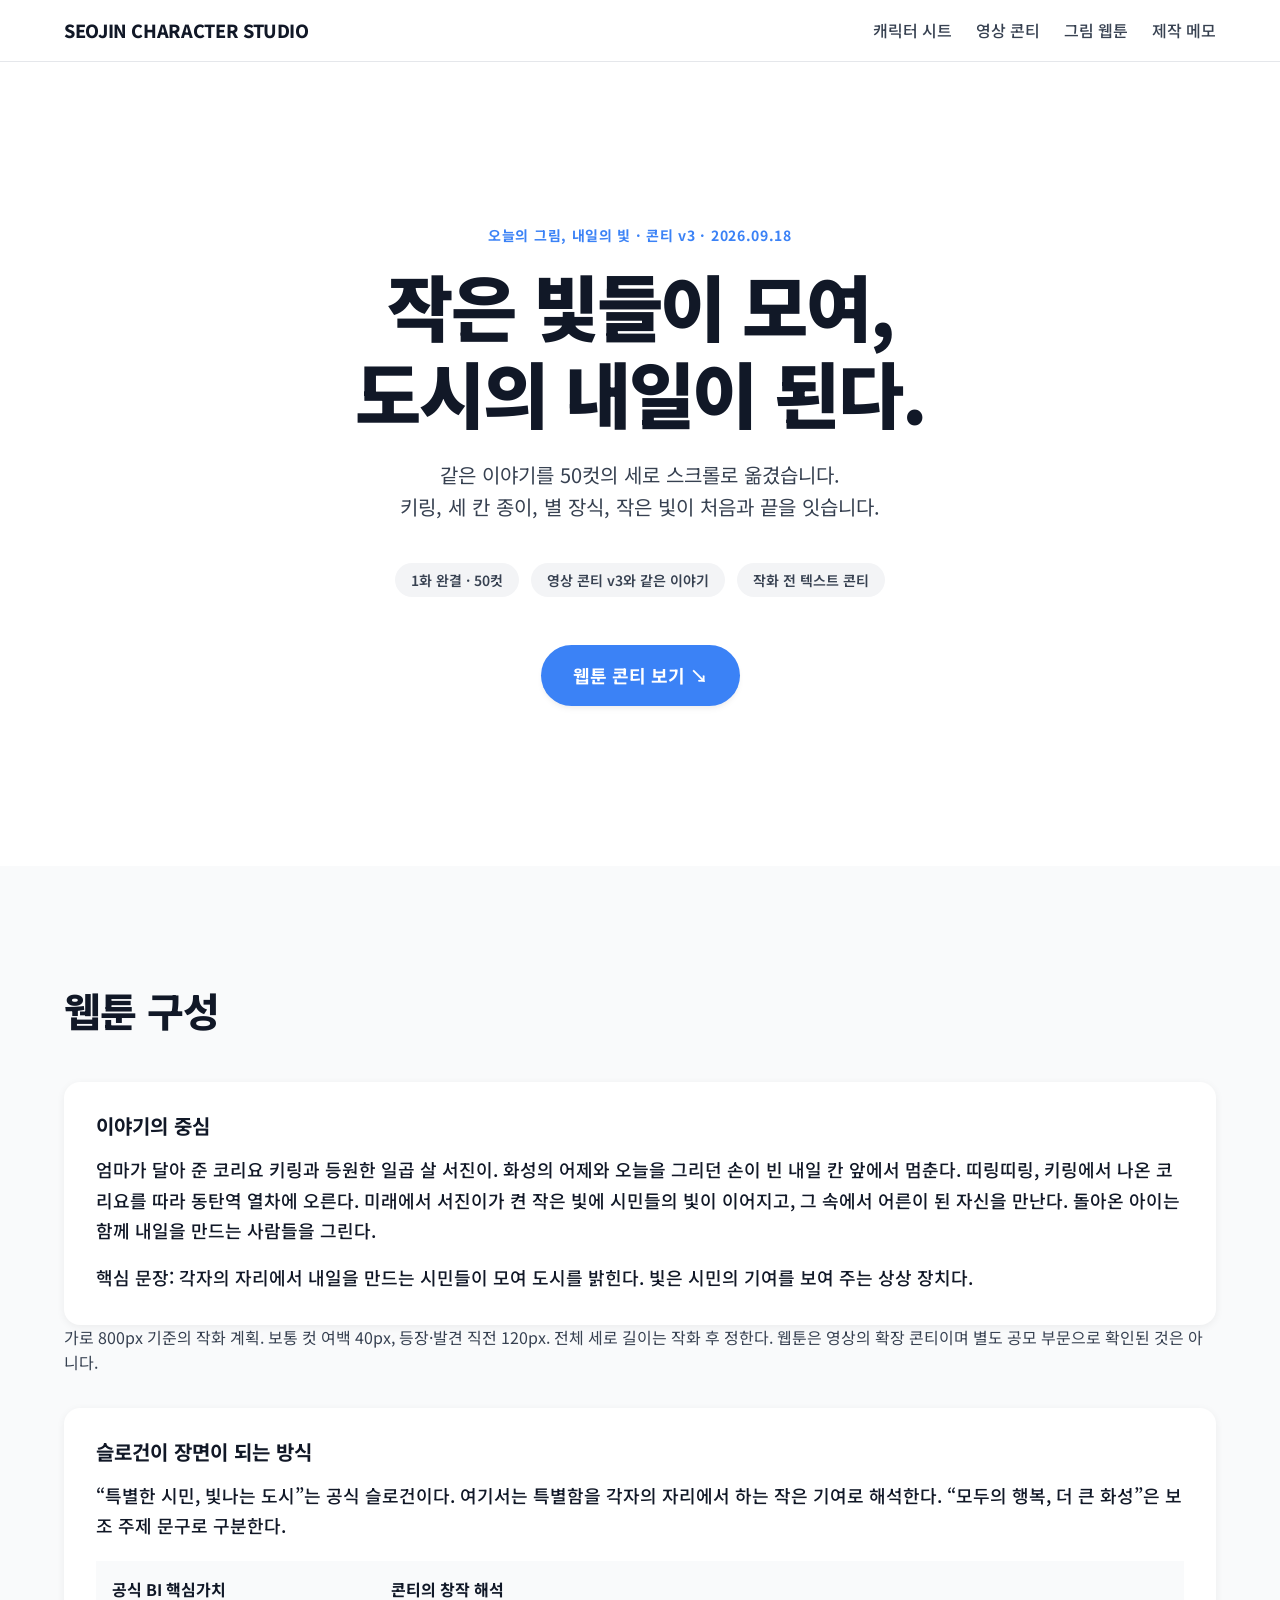
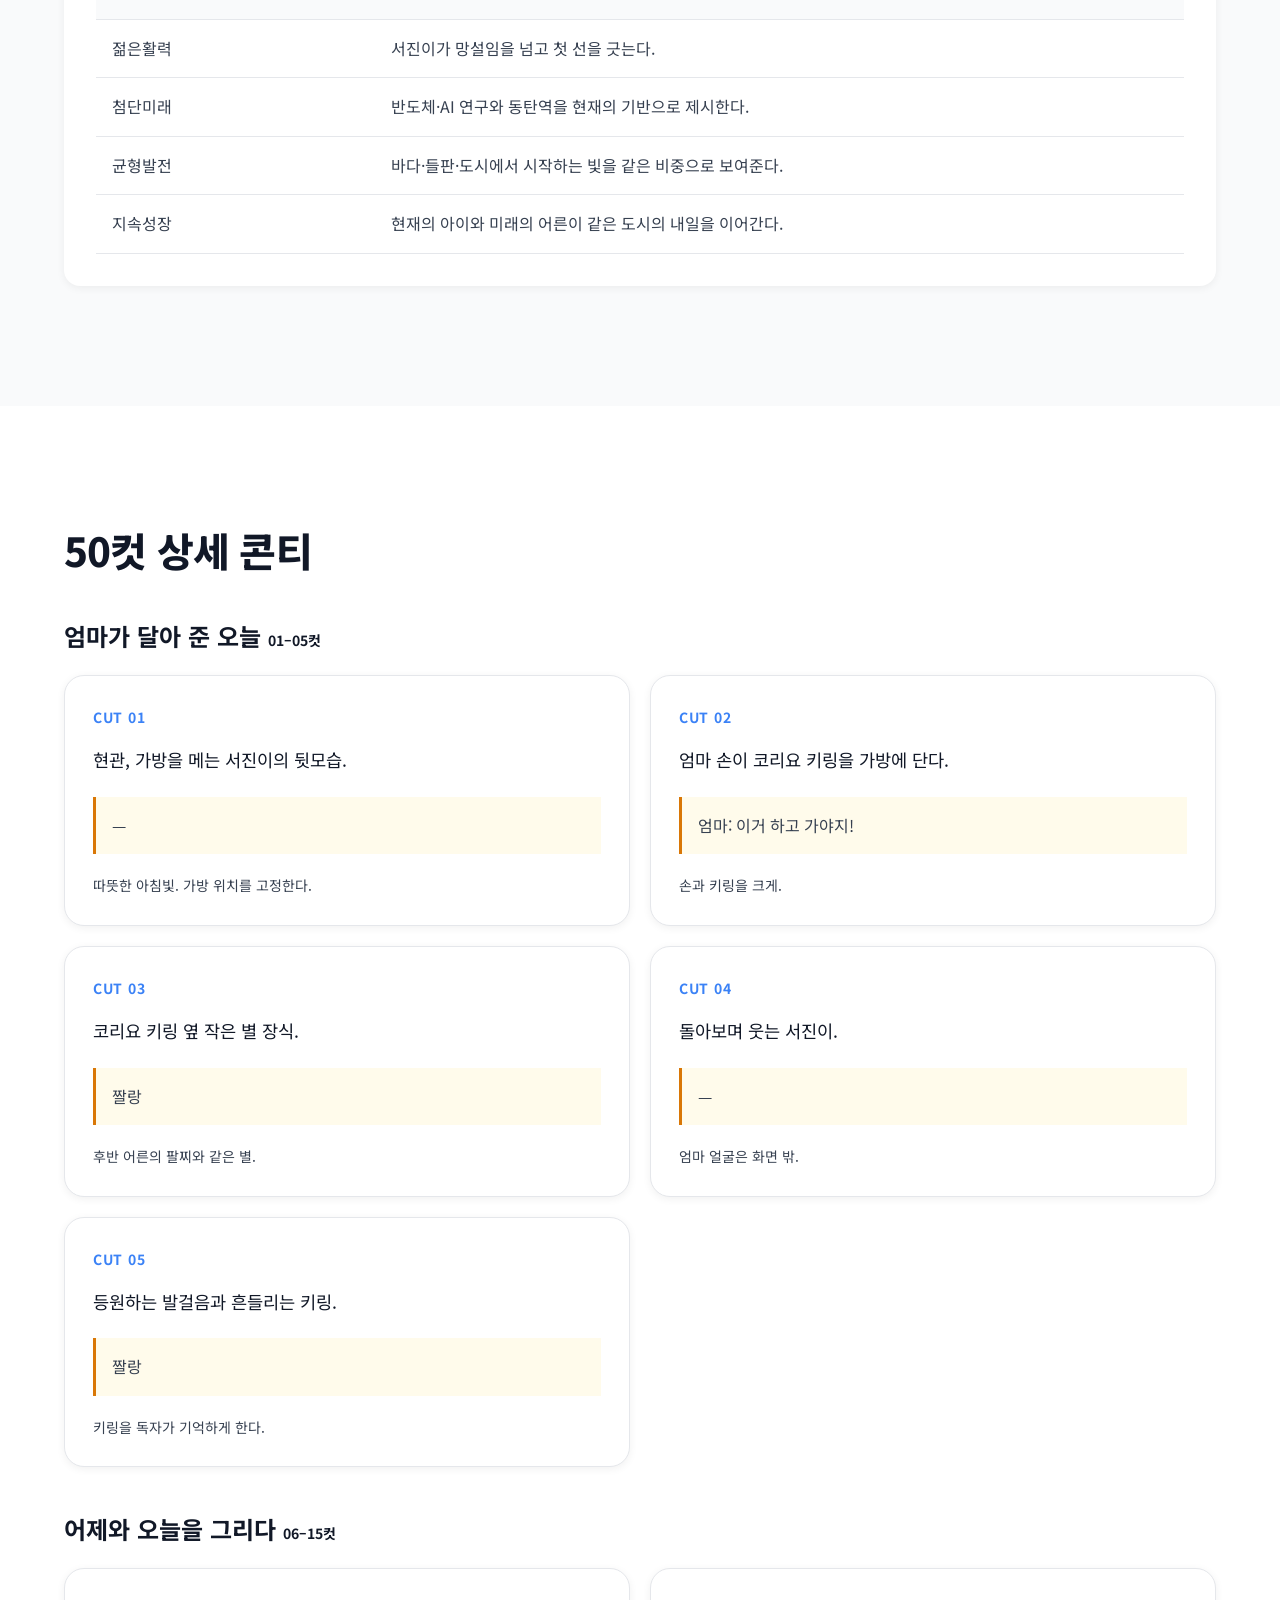
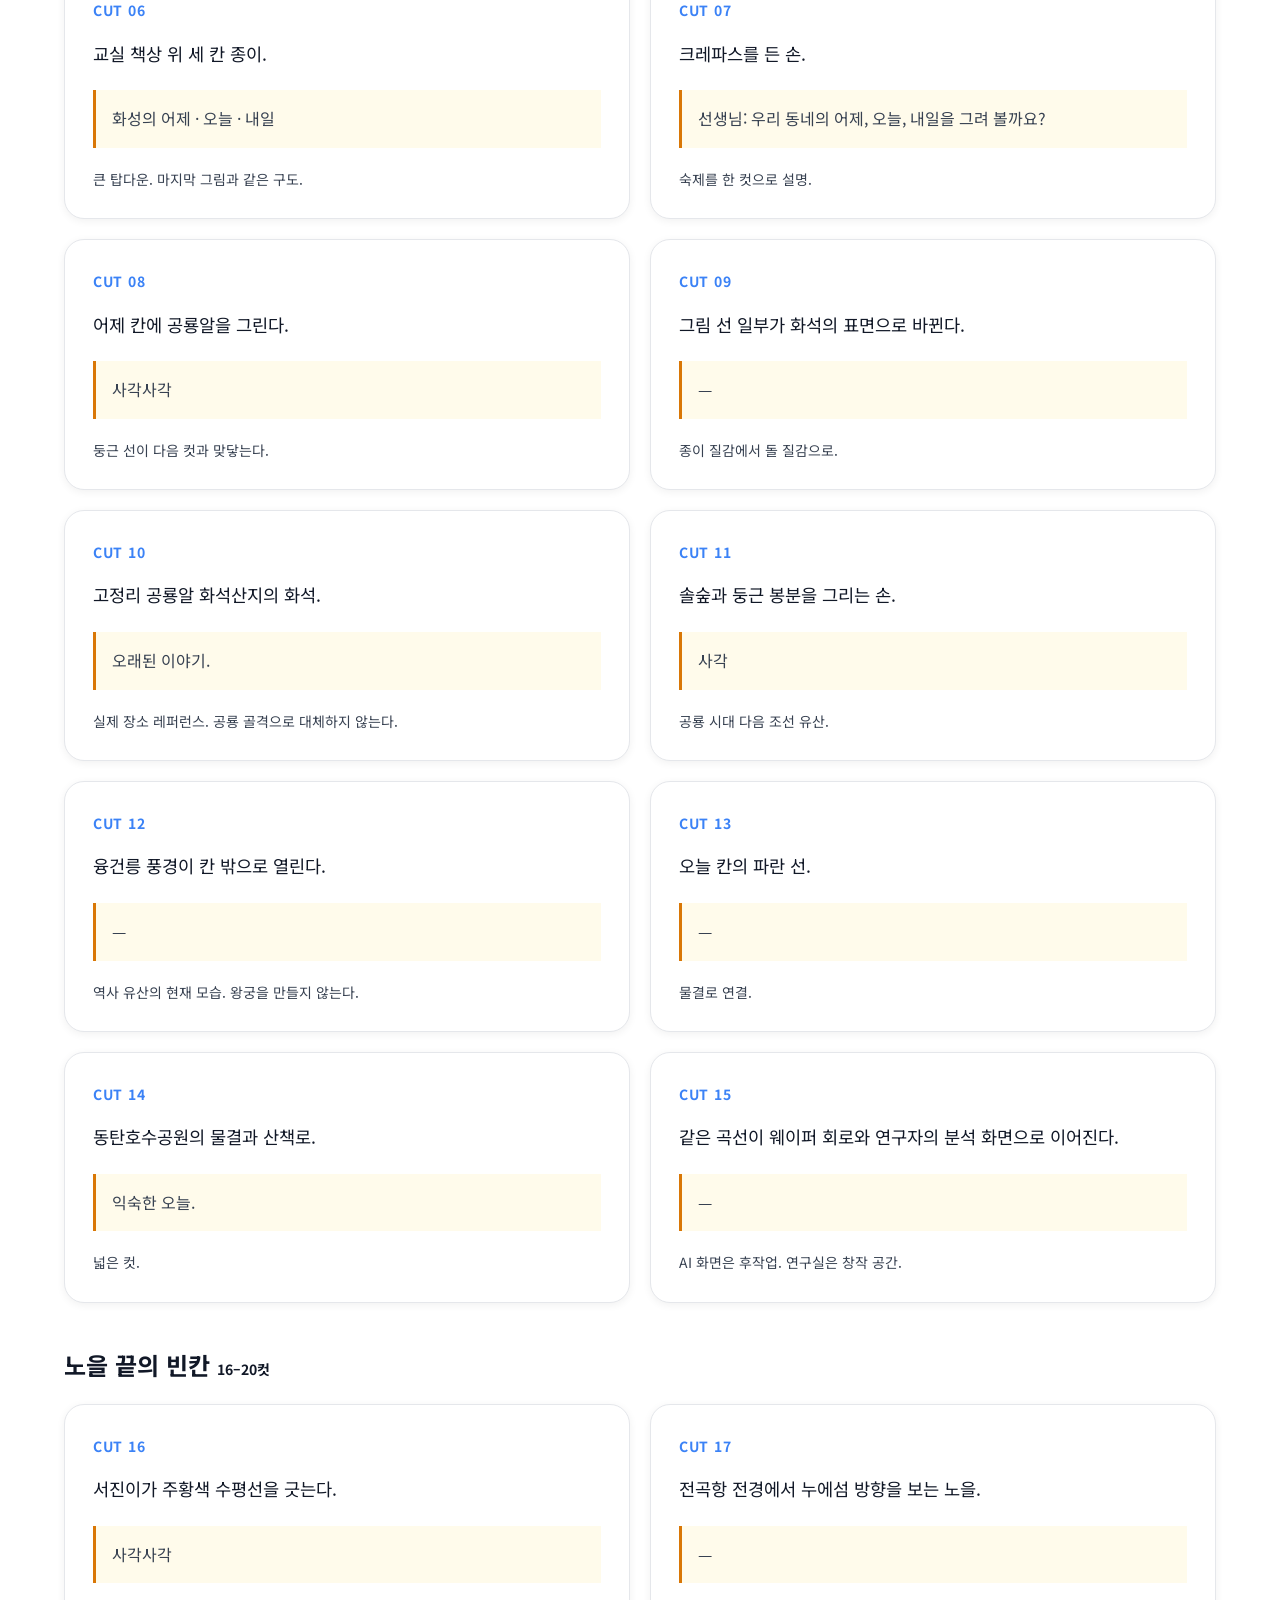
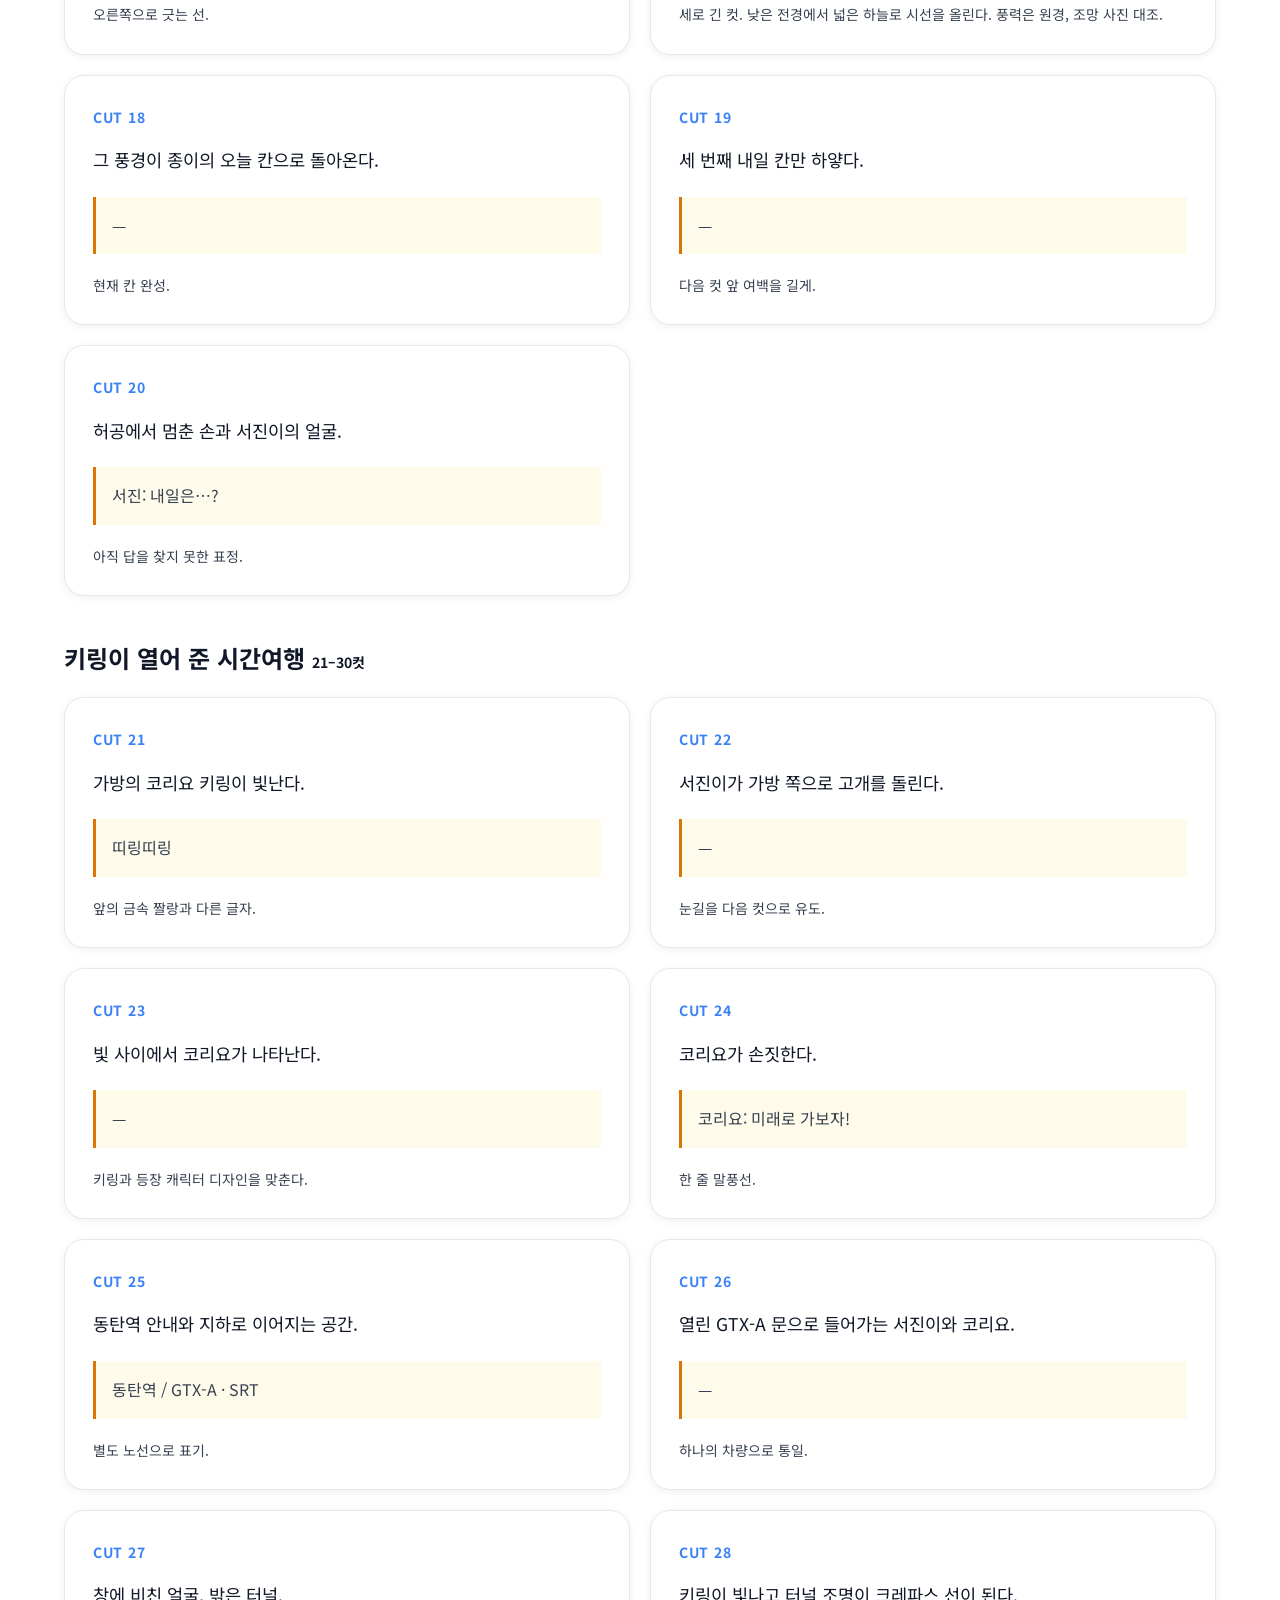
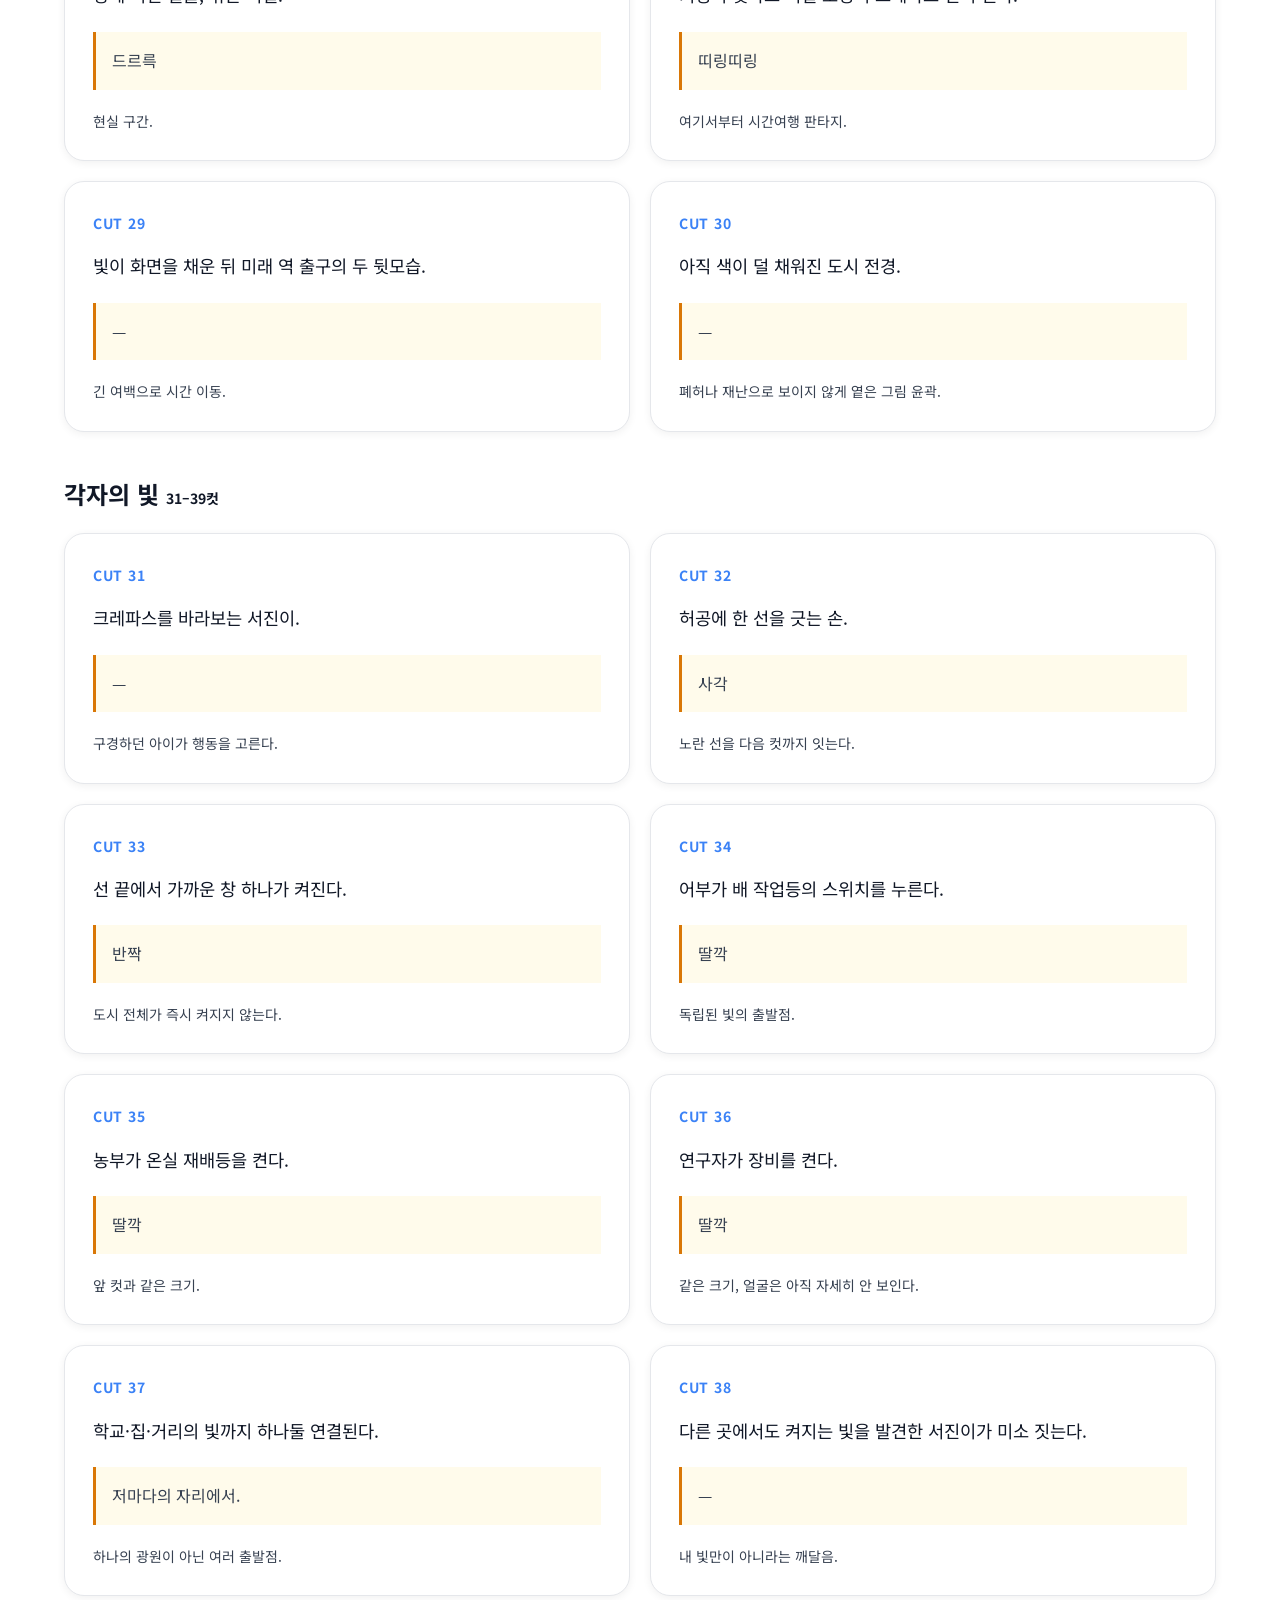
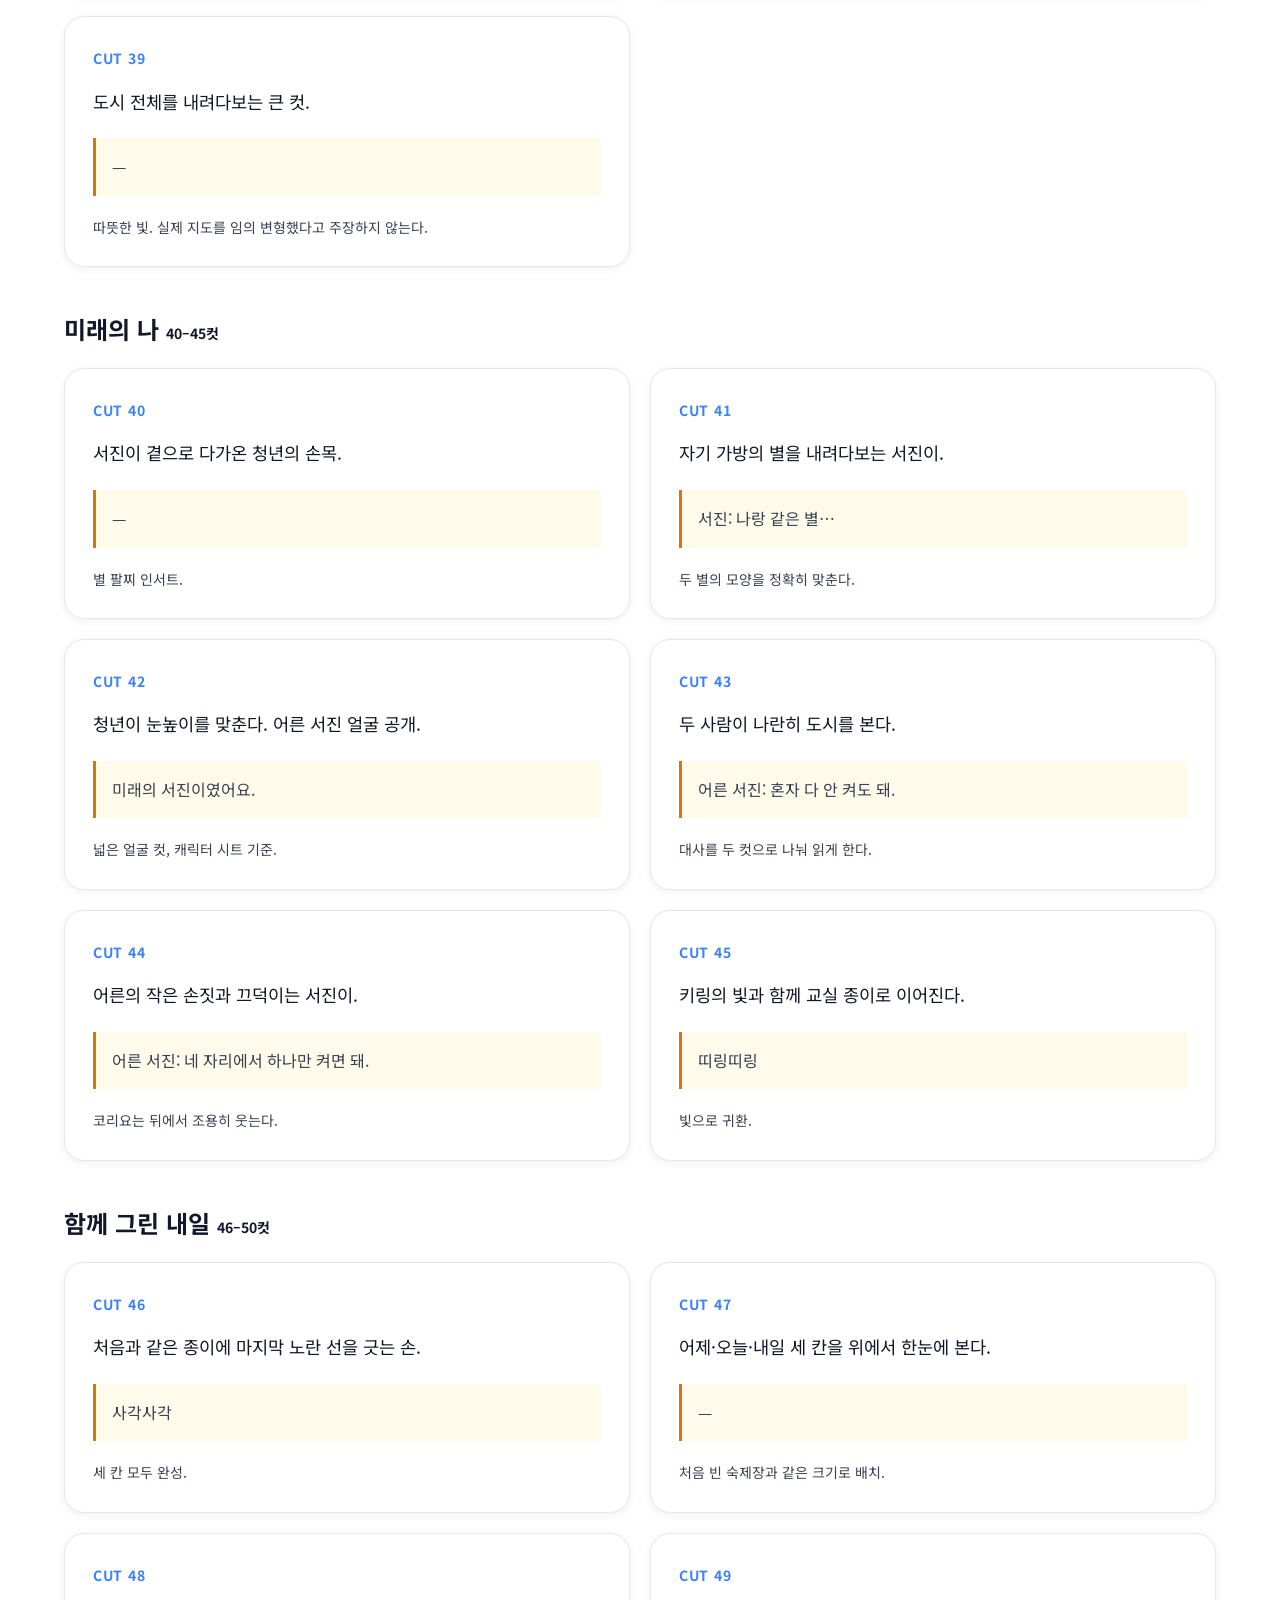
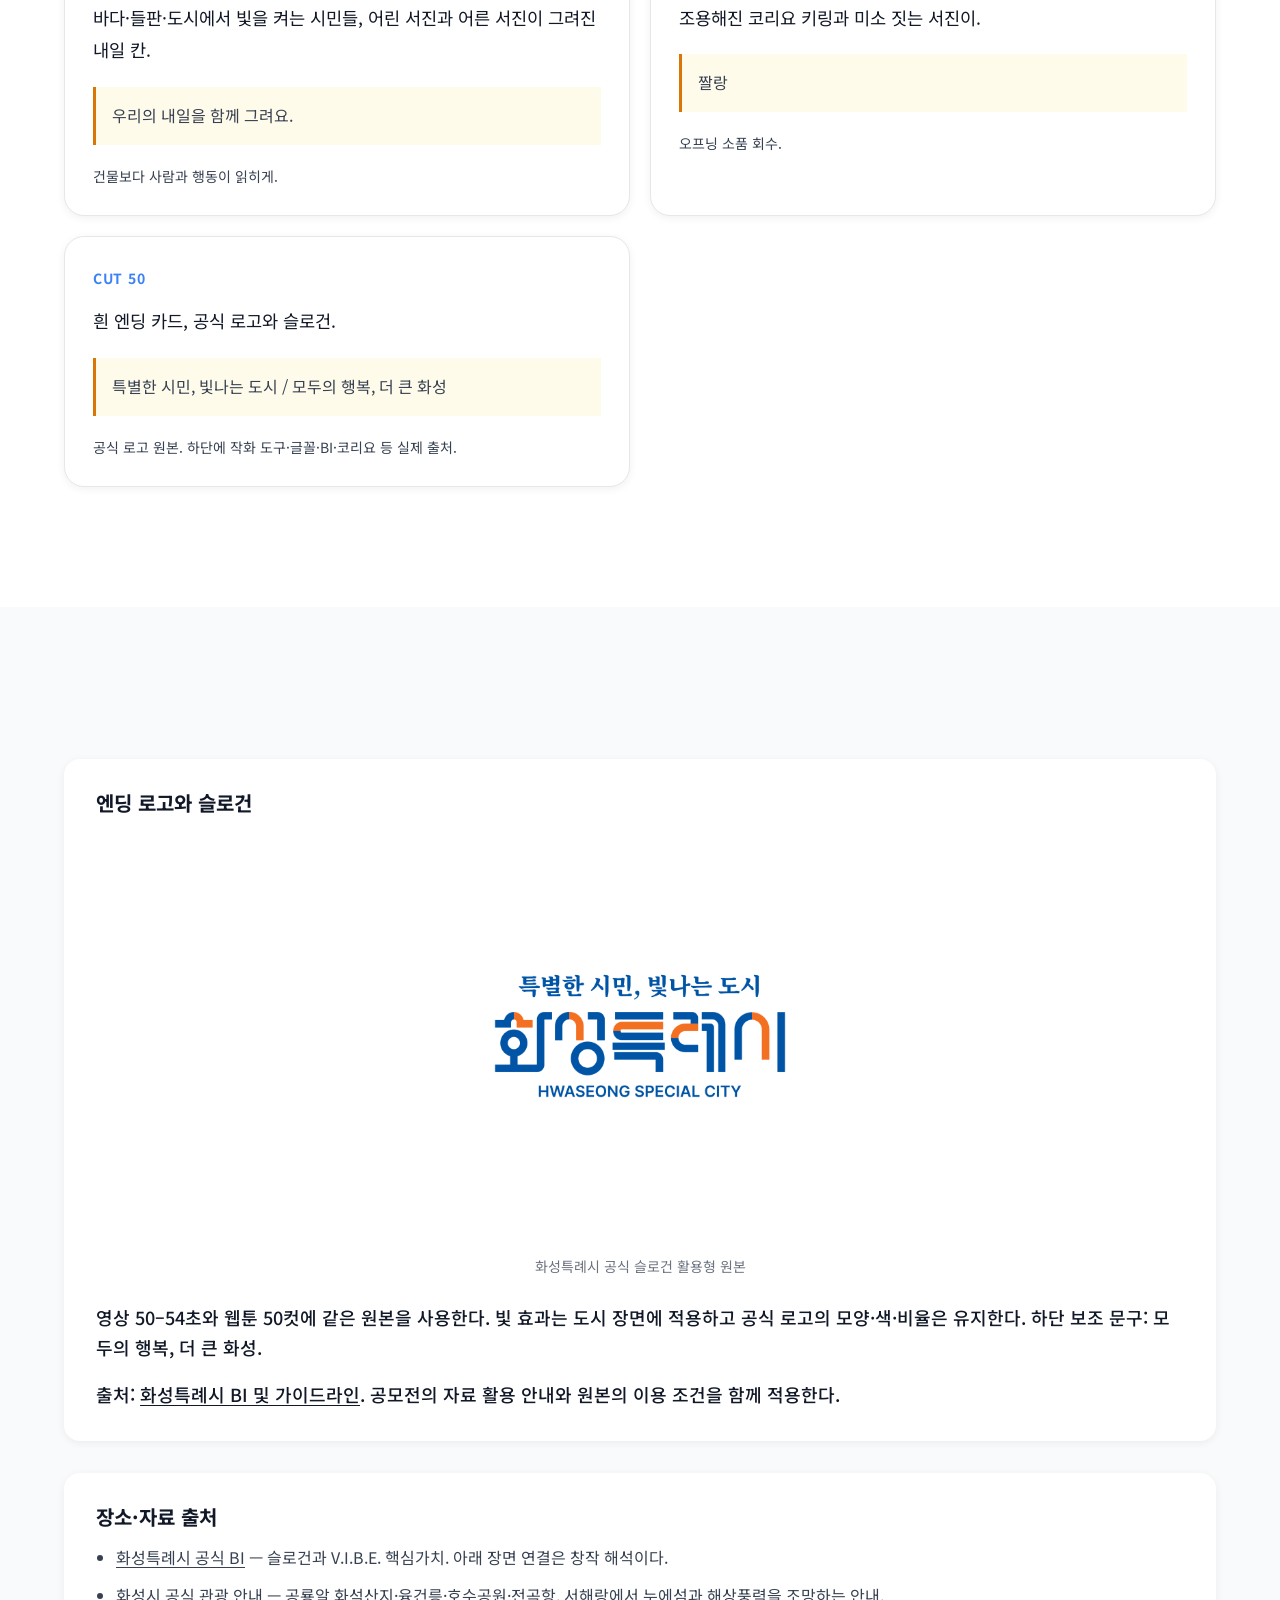
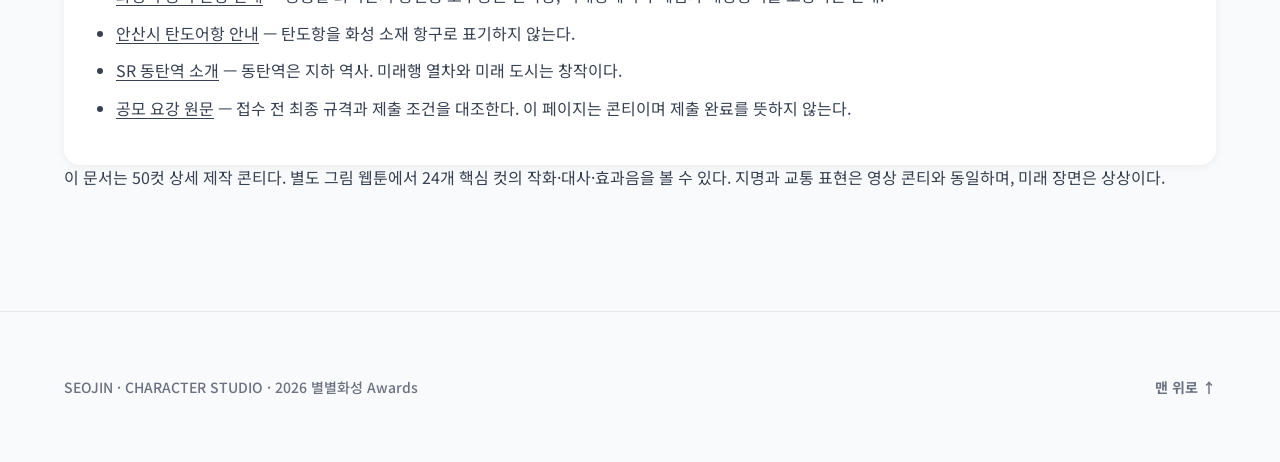
==== webtoon-conti.html @ 72d81905 "Publish illustrated responsive webtoon with Korean dialogue" ====
<!DOCTYPE html>
<html lang="ko">
<head>
    <meta charset="UTF-8">
    <meta name="viewport" content="width=device-width, initial-scale=1.0">
    <title>웹툰 콘티 — 오늘의 그림, 내일의 빛</title>
    <link rel="preconnect" href="https://fonts.googleapis.com">
    <link rel="preconnect" href="https://fonts.gstatic.com" crossorigin>
    <link href="https://fonts.googleapis.com/css2?family=Noto+Sans+KR:wght@400;500;700;900&display=swap" rel="stylesheet">
    <link rel="stylesheet" href="style.css">
</head>
<body>
    <header class="header">
        <div class="header-container">
            <div class="brand">SEOJIN CHARACTER STUDIO</div>
            <nav class="nav">
                <a href="index.html#collection">캐릭터 시트</a>
                <a href="index.html#conti">영상 콘티</a>
                <a href="webtoon.html">그림 웹툰</a>
                <a href="index.html#guide">제작 메모</a>
            </nav>
        </div>
    </header>

<main><section class="hero"><div class="hero-content"><span class="eyebrow">오늘의 그림, 내일의 빛 · 콘티 v3 · 2026.09.18</span><h1 class="title">작은 빛들이 모여,<br>도시의 내일이 된다.</h1><p class="subtitle">같은 이야기를 50컷의 세로 스크롤로 옮겼습니다.<br>키링, 세 칸 종이, 별 장식, 작은 빛이 처음과 끝을 잇습니다.</p><div class="badges"><span class="badge">1화 완결 · 50컷</span><span class="badge">영상 콘티 v3와 같은 이야기</span><span class="badge">작화 전 텍스트 콘티</span></div><a href="#cuts" class="cta-button">웹툰 콘티 보기 ↘</a></div></section><section class="section-padding bg-gray"><div class="container"><h2 class="section-title">웹툰 구성</h2><div class="logline-card mt-8"><h3>이야기의 중심</h3><p>엄마가 달아 준 코리요 키링과 등원한 일곱 살 서진이. 화성의 어제와 오늘을 그리던 손이 빈 내일 칸 앞에서 멈춘다. 띠링띠링, 키링에서 나온 코리요를 따라 동탄역 열차에 오른다. 미래에서 서진이가 켠 작은 빛에 시민들의 빛이 이어지고, 그 속에서 어른이 된 자신을 만난다. 돌아온 아이는 함께 내일을 만드는 사람들을 그린다.</p><p>핵심 문장: 각자의 자리에서 내일을 만드는 시민들이 모여 도시를 밝힌다. 빛은 시민의 기여를 보여 주는 상상 장치다.</p></div>
<p>가로 800px 기준의 작화 계획. 보통 컷 여백 40px, 등장·발견 직전 120px. 전체 세로 길이는 작화 후 정한다. 웹툰은 영상의 확장 콘티이며 별도 공모 부문으로 확인된 것은 아니다.</p><div class="logline-card mt-8"><h3>슬로건이 장면이 되는 방식</h3><p>“특별한 시민, 빛나는 도시”는 공식 슬로건이다. 여기서는 특별함을 각자의 자리에서 하는 작은 기여로 해석한다. “모두의 행복, 더 큰 화성”은 보조 주제 문구로 구분한다.</p><div class="table-scroll" tabindex="0" role="region" aria-label="공식 BI 핵심가치 · 콘티의 창작 해석"><table><thead><tr><th scope="col">공식 BI 핵심가치</th><th scope="col">콘티의 창작 해석</th></tr></thead><tbody><tr><td>젊은활력</td><td>서진이가 망설임을 넘고 첫 선을 긋는다.</td></tr><tr><td>첨단미래</td><td>반도체·AI 연구와 동탄역을 현재의 기반으로 제시한다.</td></tr><tr><td>균형발전</td><td>바다·들판·도시에서 시작하는 빛을 같은 비중으로 보여준다.</td></tr><tr><td>지속성장</td><td>현재의 아이와 미래의 어른이 같은 도시의 내일을 이어간다.</td></tr></tbody></table></div></div>
</div></section><section id="cuts" class="section-padding"><div class="container"><h2 class="section-title">50컷 상세 콘티</h2><section class="webtoon-group"><h3>엄마가 달아 준 오늘 <span class="text-sm">01–05컷</span></h3><div class="panel-grid"><article class="card panel-card" id="panel-01"><span class="eyebrow">CUT 01</span><p class="scene-action">현관, 가방을 메는 서진이의 뒷모습.</p><p class="panel-dialogue">—</p><p class="text-sm">따뜻한 아침빛. 가방 위치를 고정한다.</p></article><article class="card panel-card" id="panel-02"><span class="eyebrow">CUT 02</span><p class="scene-action">엄마 손이 코리요 키링을 가방에 단다.</p><p class="panel-dialogue">엄마: 이거 하고 가야지!</p><p class="text-sm">손과 키링을 크게.</p></article><article class="card panel-card" id="panel-03"><span class="eyebrow">CUT 03</span><p class="scene-action">코리요 키링 옆 작은 별 장식.</p><p class="panel-dialogue">짤랑</p><p class="text-sm">후반 어른의 팔찌와 같은 별.</p></article><article class="card panel-card" id="panel-04"><span class="eyebrow">CUT 04</span><p class="scene-action">돌아보며 웃는 서진이.</p><p class="panel-dialogue">—</p><p class="text-sm">엄마 얼굴은 화면 밖.</p></article><article class="card panel-card" id="panel-05"><span class="eyebrow">CUT 05</span><p class="scene-action">등원하는 발걸음과 흔들리는 키링.</p><p class="panel-dialogue">짤랑</p><p class="text-sm">키링을 독자가 기억하게 한다.</p></article></div></section><section class="webtoon-group"><h3>어제와 오늘을 그리다 <span class="text-sm">06–15컷</span></h3><div class="panel-grid"><article class="card panel-card" id="panel-06"><span class="eyebrow">CUT 06</span><p class="scene-action">교실 책상 위 세 칸 종이.</p><p class="panel-dialogue">화성의 어제 · 오늘 · 내일</p><p class="text-sm">큰 탑다운. 마지막 그림과 같은 구도.</p></article><article class="card panel-card" id="panel-07"><span class="eyebrow">CUT 07</span><p class="scene-action">크레파스를 든 손.</p><p class="panel-dialogue">선생님: 우리 동네의 어제, 오늘, 내일을 그려 볼까요?</p><p class="text-sm">숙제를 한 컷으로 설명.</p></article><article class="card panel-card" id="panel-08"><span class="eyebrow">CUT 08</span><p class="scene-action">어제 칸에 공룡알을 그린다.</p><p class="panel-dialogue">사각사각</p><p class="text-sm">둥근 선이 다음 컷과 맞닿는다.</p></article><article class="card panel-card" id="panel-09"><span class="eyebrow">CUT 09</span><p class="scene-action">그림 선 일부가 화석의 표면으로 바뀐다.</p><p class="panel-dialogue">—</p><p class="text-sm">종이 질감에서 돌 질감으로.</p></article><article class="card panel-card" id="panel-10"><span class="eyebrow">CUT 10</span><p class="scene-action">고정리 공룡알 화석산지의 화석.</p><p class="panel-dialogue">오래된 이야기.</p><p class="text-sm">실제 장소 레퍼런스. 공룡 골격으로 대체하지 않는다.</p></article><article class="card panel-card" id="panel-11"><span class="eyebrow">CUT 11</span><p class="scene-action">솔숲과 둥근 봉분을 그리는 손.</p><p class="panel-dialogue">사각</p><p class="text-sm">공룡 시대 다음 조선 유산.</p></article><article class="card panel-card" id="panel-12"><span class="eyebrow">CUT 12</span><p class="scene-action">융건릉 풍경이 칸 밖으로 열린다.</p><p class="panel-dialogue">—</p><p class="text-sm">역사 유산의 현재 모습. 왕궁을 만들지 않는다.</p></article><article class="card panel-card" id="panel-13"><span class="eyebrow">CUT 13</span><p class="scene-action">오늘 칸의 파란 선.</p><p class="panel-dialogue">—</p><p class="text-sm">물결로 연결.</p></article><article class="card panel-card" id="panel-14"><span class="eyebrow">CUT 14</span><p class="scene-action">동탄호수공원의 물결과 산책로.</p><p class="panel-dialogue">익숙한 오늘.</p><p class="text-sm">넓은 컷.</p></article><article class="card panel-card" id="panel-15"><span class="eyebrow">CUT 15</span><p class="scene-action">같은 곡선이 웨이퍼 회로와 연구자의 분석 화면으로 이어진다.</p><p class="panel-dialogue">—</p><p class="text-sm">AI 화면은 후작업. 연구실은 창작 공간.</p></article></div></section><section class="webtoon-group"><h3>노을 끝의 빈칸 <span class="text-sm">16–20컷</span></h3><div class="panel-grid"><article class="card panel-card" id="panel-16"><span class="eyebrow">CUT 16</span><p class="scene-action">서진이가 주황색 수평선을 긋는다.</p><p class="panel-dialogue">사각사각</p><p class="text-sm">오른쪽으로 긋는 선.</p></article><article class="card panel-card" id="panel-17"><span class="eyebrow">CUT 17</span><p class="scene-action">전곡항 전경에서 누에섬 방향을 보는 노을.</p><p class="panel-dialogue">—</p><p class="text-sm">세로 긴 컷. 낮은 전경에서 넓은 하늘로 시선을 올린다. 풍력은 원경, 조망 사진 대조.</p></article><article class="card panel-card" id="panel-18"><span class="eyebrow">CUT 18</span><p class="scene-action">그 풍경이 종이의 오늘 칸으로 돌아온다.</p><p class="panel-dialogue">—</p><p class="text-sm">현재 칸 완성.</p></article><article class="card panel-card" id="panel-19"><span class="eyebrow">CUT 19</span><p class="scene-action">세 번째 내일 칸만 하얗다.</p><p class="panel-dialogue">—</p><p class="text-sm">다음 컷 앞 여백을 길게.</p></article><article class="card panel-card" id="panel-20"><span class="eyebrow">CUT 20</span><p class="scene-action">허공에서 멈춘 손과 서진이의 얼굴.</p><p class="panel-dialogue">서진: 내일은…?</p><p class="text-sm">아직 답을 찾지 못한 표정.</p></article></div></section><section class="webtoon-group"><h3>키링이 열어 준 시간여행 <span class="text-sm">21–30컷</span></h3><div class="panel-grid"><article class="card panel-card" id="panel-21"><span class="eyebrow">CUT 21</span><p class="scene-action">가방의 코리요 키링이 빛난다.</p><p class="panel-dialogue">띠링띠링</p><p class="text-sm">앞의 금속 짤랑과 다른 글자.</p></article><article class="card panel-card" id="panel-22"><span class="eyebrow">CUT 22</span><p class="scene-action">서진이가 가방 쪽으로 고개를 돌린다.</p><p class="panel-dialogue">—</p><p class="text-sm">눈길을 다음 컷으로 유도.</p></article><article class="card panel-card" id="panel-23"><span class="eyebrow">CUT 23</span><p class="scene-action">빛 사이에서 코리요가 나타난다.</p><p class="panel-dialogue">—</p><p class="text-sm">키링과 등장 캐릭터 디자인을 맞춘다.</p></article><article class="card panel-card" id="panel-24"><span class="eyebrow">CUT 24</span><p class="scene-action">코리요가 손짓한다.</p><p class="panel-dialogue">코리요: 미래로 가보자!</p><p class="text-sm">한 줄 말풍선.</p></article><article class="card panel-card" id="panel-25"><span class="eyebrow">CUT 25</span><p class="scene-action">동탄역 안내와 지하로 이어지는 공간.</p><p class="panel-dialogue">동탄역 / GTX-A · SRT</p><p class="text-sm">별도 노선으로 표기.</p></article><article class="card panel-card" id="panel-26"><span class="eyebrow">CUT 26</span><p class="scene-action">열린 GTX-A 문으로 들어가는 서진이와 코리요.</p><p class="panel-dialogue">—</p><p class="text-sm">하나의 차량으로 통일.</p></article><article class="card panel-card" id="panel-27"><span class="eyebrow">CUT 27</span><p class="scene-action">창에 비친 얼굴, 밖은 터널.</p><p class="panel-dialogue">드르륵</p><p class="text-sm">현실 구간.</p></article><article class="card panel-card" id="panel-28"><span class="eyebrow">CUT 28</span><p class="scene-action">키링이 빛나고 터널 조명이 크레파스 선이 된다.</p><p class="panel-dialogue">띠링띠링</p><p class="text-sm">여기서부터 시간여행 판타지.</p></article><article class="card panel-card" id="panel-29"><span class="eyebrow">CUT 29</span><p class="scene-action">빛이 화면을 채운 뒤 미래 역 출구의 두 뒷모습.</p><p class="panel-dialogue">—</p><p class="text-sm">긴 여백으로 시간 이동.</p></article><article class="card panel-card" id="panel-30"><span class="eyebrow">CUT 30</span><p class="scene-action">아직 색이 덜 채워진 도시 전경.</p><p class="panel-dialogue">—</p><p class="text-sm">폐허나 재난으로 보이지 않게 옅은 그림 윤곽.</p></article></div></section><section class="webtoon-group"><h3>각자의 빛 <span class="text-sm">31–39컷</span></h3><div class="panel-grid"><article class="card panel-card" id="panel-31"><span class="eyebrow">CUT 31</span><p class="scene-action">크레파스를 바라보는 서진이.</p><p class="panel-dialogue">—</p><p class="text-sm">구경하던 아이가 행동을 고른다.</p></article><article class="card panel-card" id="panel-32"><span class="eyebrow">CUT 32</span><p class="scene-action">허공에 한 선을 긋는 손.</p><p class="panel-dialogue">사각</p><p class="text-sm">노란 선을 다음 컷까지 잇는다.</p></article><article class="card panel-card" id="panel-33"><span class="eyebrow">CUT 33</span><p class="scene-action">선 끝에서 가까운 창 하나가 켜진다.</p><p class="panel-dialogue">반짝</p><p class="text-sm">도시 전체가 즉시 켜지지 않는다.</p></article><article class="card panel-card" id="panel-34"><span class="eyebrow">CUT 34</span><p class="scene-action">어부가 배 작업등의 스위치를 누른다.</p><p class="panel-dialogue">딸깍</p><p class="text-sm">독립된 빛의 출발점.</p></article><article class="card panel-card" id="panel-35"><span class="eyebrow">CUT 35</span><p class="scene-action">농부가 온실 재배등을 켠다.</p><p class="panel-dialogue">딸깍</p><p class="text-sm">앞 컷과 같은 크기.</p></article><article class="card panel-card" id="panel-36"><span class="eyebrow">CUT 36</span><p class="scene-action">연구자가 장비를 켠다.</p><p class="panel-dialogue">딸깍</p><p class="text-sm">같은 크기, 얼굴은 아직 자세히 안 보인다.</p></article><article class="card panel-card" id="panel-37"><span class="eyebrow">CUT 37</span><p class="scene-action">학교·집·거리의 빛까지 하나둘 연결된다.</p><p class="panel-dialogue">저마다의 자리에서.</p><p class="text-sm">하나의 광원이 아닌 여러 출발점.</p></article><article class="card panel-card" id="panel-38"><span class="eyebrow">CUT 38</span><p class="scene-action">다른 곳에서도 켜지는 빛을 발견한 서진이가 미소 짓는다.</p><p class="panel-dialogue">—</p><p class="text-sm">내 빛만이 아니라는 깨달음.</p></article><article class="card panel-card" id="panel-39"><span class="eyebrow">CUT 39</span><p class="scene-action">도시 전체를 내려다보는 큰 컷.</p><p class="panel-dialogue">—</p><p class="text-sm">따뜻한 빛. 실제 지도를 임의 변형했다고 주장하지 않는다.</p></article></div></section><section class="webtoon-group"><h3>미래의 나 <span class="text-sm">40–45컷</span></h3><div class="panel-grid"><article class="card panel-card" id="panel-40"><span class="eyebrow">CUT 40</span><p class="scene-action">서진이 곁으로 다가온 청년의 손목.</p><p class="panel-dialogue">—</p><p class="text-sm">별 팔찌 인서트.</p></article><article class="card panel-card" id="panel-41"><span class="eyebrow">CUT 41</span><p class="scene-action">자기 가방의 별을 내려다보는 서진이.</p><p class="panel-dialogue">서진: 나랑 같은 별…</p><p class="text-sm">두 별의 모양을 정확히 맞춘다.</p></article><article class="card panel-card" id="panel-42"><span class="eyebrow">CUT 42</span><p class="scene-action">청년이 눈높이를 맞춘다. 어른 서진 얼굴 공개.</p><p class="panel-dialogue">미래의 서진이였어요.</p><p class="text-sm">넓은 얼굴 컷, 캐릭터 시트 기준.</p></article><article class="card panel-card" id="panel-43"><span class="eyebrow">CUT 43</span><p class="scene-action">두 사람이 나란히 도시를 본다.</p><p class="panel-dialogue">어른 서진: 혼자 다 안 켜도 돼.</p><p class="text-sm">대사를 두 컷으로 나눠 읽게 한다.</p></article><article class="card panel-card" id="panel-44"><span class="eyebrow">CUT 44</span><p class="scene-action">어른의 작은 손짓과 끄덕이는 서진이.</p><p class="panel-dialogue">어른 서진: 네 자리에서 하나만 켜면 돼.</p><p class="text-sm">코리요는 뒤에서 조용히 웃는다.</p></article><article class="card panel-card" id="panel-45"><span class="eyebrow">CUT 45</span><p class="scene-action">키링의 빛과 함께 교실 종이로 이어진다.</p><p class="panel-dialogue">띠링띠링</p><p class="text-sm">빛으로 귀환.</p></article></div></section><section class="webtoon-group"><h3>함께 그린 내일 <span class="text-sm">46–50컷</span></h3><div class="panel-grid"><article class="card panel-card" id="panel-46"><span class="eyebrow">CUT 46</span><p class="scene-action">처음과 같은 종이에 마지막 노란 선을 긋는 손.</p><p class="panel-dialogue">사각사각</p><p class="text-sm">세 칸 모두 완성.</p></article><article class="card panel-card" id="panel-47"><span class="eyebrow">CUT 47</span><p class="scene-action">어제·오늘·내일 세 칸을 위에서 한눈에 본다.</p><p class="panel-dialogue">—</p><p class="text-sm">처음 빈 숙제장과 같은 크기로 배치.</p></article><article class="card panel-card" id="panel-48"><span class="eyebrow">CUT 48</span><p class="scene-action">바다·들판·도시에서 빛을 켜는 시민들, 어린 서진과 어른 서진이 그려진 내일 칸.</p><p class="panel-dialogue">우리의 내일을 함께 그려요.</p><p class="text-sm">건물보다 사람과 행동이 읽히게.</p></article><article class="card panel-card" id="panel-49"><span class="eyebrow">CUT 49</span><p class="scene-action">조용해진 코리요 키링과 미소 짓는 서진이.</p><p class="panel-dialogue">짤랑</p><p class="text-sm">오프닝 소품 회수.</p></article><article class="card panel-card" id="panel-50"><span class="eyebrow">CUT 50</span><p class="scene-action">흰 엔딩 카드, 공식 로고와 슬로건.</p><p class="panel-dialogue">특별한 시민, 빛나는 도시 / 모두의 행복, 더 큰 화성</p><p class="text-sm">공식 로고 원본. 하단에 작화 도구·글꼴·BI·코리요 등 실제 출처.</p></article></div></section></div></section><section class="section-padding bg-gray"><div class="container"><div class="logline-card mt-8" id="ci"><h3>엔딩 로고와 슬로건</h3><figure class="brand-preview"><img src="assets/hwaseong-slogan.png" width="3508" height="2481" alt="특별한 시민, 빛나는 도시 화성특례시 공식 슬로건 활용형"><figcaption>화성특례시 공식 슬로건 활용형 원본</figcaption></figure><p>영상 50–54초와 웹툰 50컷에 같은 원본을 사용한다. 빛 효과는 도시 장면에 적용하고 공식 로고의 모양·색·비율은 유지한다. 하단 보조 문구: 모두의 행복, 더 큰 화성.</p><p class="text-sm">출처: <a href="https://www.hscity.go.kr/www/intro/gnrlSttus/ctyhllSymbol/ctyhllSymbol04.jsp">화성특례시 BI 및 가이드라인</a>. 공모전의 자료 활용 안내와 원본의 이용 조건을 함께 적용한다.</p></div>
<div class="logline-card mt-8"><h3>장소·자료 출처</h3><ul class="notes-list">
<li><a href="https://www.hscity.go.kr/www/intro/gnrlSttus/ctyhllSymbol/ctyhllSymbol04.jsp">화성특례시 공식 BI</a> — 슬로건과 V.I.B.E. 핵심가치. 아래 장면 연결은 창작 해석이다.</li>
<li><a href="https://www.hscity.go.kr/www/intro/trstMap.jsp">화성시 공식 관광 안내</a> — 공룡알 화석산지·융건릉·호수공원·전곡항, 서해랑에서 누에섬과 해상풍력을 조망하는 안내.</li>
<li><a href="https://www.ansan.go.kr/tourinfo/common/cntnts/selectContents.do?cntnts_id=C0002044">안산시 탄도어항 안내</a> — 탄도항을 화성 소재 항구로 표기하지 않는다.</li>
<li><a href="https://www.srail.or.kr/cms/archive.do?pageId=KR0406020000">SR 동탄역 소개</a> — 동탄역은 지하 역사. 미래행 열차와 미래 도시는 창작이다.</li>
<li><a href="https://aihscity.com/guide">공모 요강 원문</a> — 접수 전 최종 규격과 제출 조건을 대조한다. 이 페이지는 콘티이며 제출 완료를 뜻하지 않는다.</li></ul></div>
<p>이 문서는 50컷 상세 제작 콘티다. 별도 그림 웹툰에서 24개 핵심 컷의 작화·대사·효과음을 볼 수 있다. 지명과 교통 표현은 영상 콘티와 동일하며, 미래 장면은 상상이다.</p></div></section></main>    <footer class="footer">
        <div class="container footer-content">
            <p>SEOJIN · CHARACTER STUDIO · 2026 별별화성 Awards</p>
            <a href="#cuts" class="back-to-top">맨 위로 ↑</a>
        </div>
    </footer>

    <script src="app.js"></script>
</body>
</html>
---- style.css ----
:root {
    --bg-primary: #FFFFFF;
    --bg-secondary: #F9FAFB;
    --bg-tertiary: #F3F4F6;
    
    --text-primary: #111827;
    --text-secondary: #374151;
    --text-tertiary: #6B7280;
    
    --accent-amber: #F59E0B;
    --accent-blue: #3B82F6;
    --accent-blue-hover: #2563EB;
    
    --border-color: #E5E7EB;
    
    --shadow-sm: 0 1px 2px 0 rgba(0, 0, 0, 0.05);
    --shadow-md: 0 4px 6px -1px rgba(0, 0, 0, 0.05), 0 2px 4px -1px rgba(0, 0, 0, 0.03);
    --shadow-lg: 0 10px 15px -3px rgba(0, 0, 0, 0.05), 0 4px 6px -2px rgba(0, 0, 0, 0.03);
    --shadow-card: 0 2px 8px rgba(0,0,0,0.06);
    
    --radius-md: 12px;
    --radius-lg: 16px;
    --radius-xl: 20px;
    
    --transition-standard: all 0.3s ease;
}

* {
    margin: 0;
    padding: 0;
    box-sizing: border-box;
}

body {
    font-family: 'Noto Sans KR', -apple-system, BlinkMacSystemFont, "Segoe UI", Roboto, Helvetica, Arial, sans-serif;
    color: var(--text-secondary);
    background-color: var(--bg-primary);
    line-height: 1.6;
    -webkit-font-smoothing: antialiased;
}

h1, h2, h3, h4, h5, h6 {
    color: var(--text-primary);
    line-height: 1.2;
}

a {
    color: inherit;
    text-decoration: none;
}

.container {
    max-width: 1200px;
    margin: 0 auto;
    padding: 0 24px;
}

.section-padding {
    padding: 120px 0;
}

.bg-gray {
    background-color: var(--bg-secondary);
}

.mt-4 { margin-top: 16px; }
.mt-8 { margin-top: 32px; }
.mt-12 { margin-top: 48px; }
.text-gray { color: var(--text-tertiary); }
.text-sm { font-size: 0.875rem; }

/* Header */
.header {
    position: sticky;
    top: 0;
    z-index: 100;
    background-color: rgba(255, 255, 255, 0.8);
    backdrop-filter: blur(12px);
    -webkit-backdrop-filter: blur(12px);
    border-bottom: 1px solid var(--border-color);
}

.header-container {
    max-width: 1200px;
    margin: 0 auto;
    padding: 16px 24px;
    display: flex;
    justify-content: space-between;
    align-items: center;
}

.brand {
    font-weight: 800;
    font-size: 1.125rem;
    color: var(--text-primary);
    letter-spacing: -0.02em;
}

.nav {
    display: flex;
    gap: 24px;
}

.nav a {
    font-weight: 500;
    color: var(--text-secondary);
    transition: var(--transition-standard);
}

.nav a:hover {
    color: var(--text-primary);
}

/* Hero */
.hero {
    padding: 160px 24px;
    text-align: center;
    background-color: var(--bg-primary);
}

.hero-content {
    max-width: 800px;
    margin: 0 auto;
}

.eyebrow {
    display: inline-block;
    font-weight: 700;
    color: var(--accent-blue);
    margin-bottom: 16px;
    font-size: 0.875rem;
    letter-spacing: 0.05em;
}

.hero .title {
    font-size: 4.5rem;
    font-weight: 900;
    letter-spacing: -0.03em;
    margin-bottom: 24px;
    white-space: pre-line;
}

.hero .subtitle {
    font-size: 1.25rem;
    color: var(--text-secondary);
    margin-bottom: 40px;
}

.badges {
    display: flex;
    justify-content: center;
    gap: 12px;
    flex-wrap: wrap;
    margin-bottom: 48px;
}

.badge {
    background-color: var(--bg-tertiary);
    color: var(--text-secondary);
    padding: 6px 16px;
    border-radius: 9999px;
    font-size: 0.875rem;
    font-weight: 600;
}

.badge-accent {
    background-color: rgba(245, 158, 11, 0.1);
    color: var(--accent-amber);
}

.cta-button {
    display: inline-block;
    background-color: var(--accent-blue);
    color: white;
    padding: 16px 32px;
    border-radius: 9999px;
    font-weight: 700;
    font-size: 1.125rem;
    transition: var(--transition-standard);
    box-shadow: var(--shadow-md);
}

.cta-button:hover {
    background-color: var(--accent-blue-hover);
    transform: translateY(-2px);
    box-shadow: var(--shadow-lg);
}

/* Sections General */
.section-title {
    font-size: 2.5rem;
    font-weight: 800;
    margin-bottom: 48px;
    letter-spacing: -0.02em;
}

.card {
    background-color: var(--bg-primary);
    border-radius: var(--radius-xl);
    box-shadow: var(--shadow-card);
    overflow: hidden;
    transition: var(--transition-standard);
}

.card:hover {
    box-shadow: var(--shadow-lg);
}

/* Character Collection */
.grid {
    display: grid;
    gap: 24px;
}

.character-grid {
    grid-template-columns: repeat(auto-fit, minmax(280px, 1fr));
}

.character-card .img-wrapper {
    aspect-ratio: 4/3;
    overflow: hidden;
    background-color: var(--bg-tertiary);
}

.character-card img {
    width: 100%;
    height: 100%;
    object-fit: cover;
    transition: transform 0.5s ease;
}

.character-card:hover img {
    transform: scale(1.05);
}

.character-card .card-content {
    padding: 24px;
}

.character-card h3 {
    font-size: 1.25rem;
    font-weight: 700;
    margin-bottom: 8px;
}

.dashed-card {
    border: 2px dashed var(--border-color);
    box-shadow: none;
    display: flex;
    align-items: center;
    justify-content: center;
    text-align: center;
    background-color: transparent;
    min-height: 200px;
}
.dashed-card:hover {
    box-shadow: none;
    background-color: var(--bg-secondary);
}
.dashed-card .card-content {
    padding: 48px 24px;
}

/* Conti Overview */
.metadata-grid {
    display: grid;
    grid-template-columns: repeat(auto-fit, minmax(200px, 1fr));
    gap: 16px;
}

.meta-card {
    background-color: var(--bg-primary);
    padding: 24px;
    border-radius: var(--radius-lg);
    box-shadow: var(--shadow-card);
}

.meta-label {
    display: block;
    font-size: 0.875rem;
    color: var(--text-tertiary);
    margin-bottom: 8px;
    font-weight: 600;
}

.meta-value {
    font-weight: 700;
    color: var(--text-primary);
}

.color-swatches {
    display: flex;
    gap: 12px;
    margin-top: 4px;
}

.swatch {
    width: 24px;
    height: 24px;
    border-radius: 50%;
    box-shadow: inset 0 0 0 1px rgba(0,0,0,0.1);
}

.logline-card {
    background-color: var(--bg-primary);
    padding: 32px;
    border-radius: var(--radius-lg);
    box-shadow: var(--shadow-card);
}
.logline-card h3 {
    margin-bottom: 16px;
    font-size: 1.25rem;
}
.logline-card p {
    font-size: 1.125rem;
    font-weight: 500;
    line-height: 1.7;
    color: var(--text-primary);
}

.emotion-bar {
    display: flex;
    height: 48px;
    border-radius: 24px;
    overflow: hidden;
    margin-top: 16px;
    box-shadow: inset 0 2px 4px rgba(0,0,0,0.05);
}

.emotion-segment {
    display: flex;
    align-items: center;
    justify-content: center;
    font-size: 0.875rem;
    font-weight: 700;
    color: white;
    text-shadow: 0 1px 2px rgba(0,0,0,0.2);
    transition: opacity 0.3s ease;
}
.emotion-segment:hover {
    opacity: 0.9;
}
.emotion-segment:nth-child(1) { background-color: #60A5FA; }
.emotion-segment:nth-child(2) { background-color: #3B82F6; }
.emotion-segment:nth-child(3) { background-color: #F59E0B; }
.emotion-segment:nth-child(4) { background-color: #10B981; }
.emotion-segment:nth-child(5) { background-color: #F43F5E; }
.emotion-segment:nth-child(6) { background-color: #8B5CF6; }

/* Scenes */
.scenes {
    display: flex;
    flex-direction: column;
    gap: 24px;
}

.scene-card {
    padding: 32px;
}

.scene-header {
    display: flex;
    justify-content: space-between;
    align-items: center;
    margin-bottom: 24px;
    border-bottom: 1px solid var(--border-color);
    padding-bottom: 16px;
}

.scene-header h3 {
    font-size: 1.5rem;
    font-weight: 800;
}

.timecode {
    font-family: monospace;
    background-color: var(--bg-tertiary);
    padding: 4px 12px;
    border-radius: 8px;
    font-weight: 600;
    color: var(--text-tertiary);
}

details {
    margin-bottom: 16px;
    border: 1px solid var(--border-color);
    border-radius: var(--radius-md);
    overflow: hidden;
}

details summary {
    padding: 16px 20px;
    font-weight: 700;
    cursor: pointer;
    background-color: var(--bg-secondary);
    list-style: none;
    display: flex;
    align-items: center;
    transition: background-color 0.2s;
}

details summary::-webkit-details-marker {
    display: none;
}

details summary::after {
    content: '+';
    margin-left: auto;
    font-size: 1.25rem;
    color: var(--text-tertiary);
}

details[open] summary::after {
    content: '-';
}

details[open] summary {
    background-color: var(--bg-primary);
    border-bottom: 1px solid var(--border-color);
}

.details-content {
    padding: 20px;
    line-height: 1.7;
}

.code-block {
    position: relative;
    background-color: var(--bg-secondary);
    border-radius: var(--radius-md);
    padding: 16px;
}

.code-block pre {
    white-space: pre-wrap;
    font-family: inherit;
    font-size: 0.95rem;
    color: var(--text-secondary);
}

.copy-btn {
    position: absolute;
    top: 12px;
    right: 12px;
    background-color: var(--bg-primary);
    border: 1px solid var(--border-color);
    border-radius: 6px;
    padding: 4px 12px;
    font-size: 0.75rem;
    font-weight: 600;
    cursor: pointer;
    transition: all 0.2s;
}

.copy-btn:hover {
    background-color: var(--bg-tertiary);
}

/* Tables and Lists */
table {
    width: 100%;
    border-collapse: collapse;
}

th, td {
    padding: 16px;
    text-align: left;
    border-bottom: 1px solid var(--border-color);
}

th {
    font-weight: 700;
    color: var(--text-primary);
    background-color: var(--bg-secondary);
}

.music-card {
    padding: 32px;
}
.music-card h3, .checklist-card h3, .notes-card h3 {
    margin-bottom: 24px;
    font-size: 1.25rem;
}

.checklist-notes {
    grid-template-columns: 1fr 1fr;
    gap: 24px;
}
@media (max-width: 768px) {
    .checklist-notes {
        grid-template-columns: 1fr;
    }
}

.checklist-card, .notes-card {
    padding: 32px;
}

.checklist {
    list-style: none;
}
.checklist li {
    margin-bottom: 12px;
    display: flex;
    align-items: center;
}
.check {
    margin-right: 12px;
    font-size: 1.2rem;
}

.callout {
    background-color: rgba(245, 158, 11, 0.05);
    border: 1px solid rgba(245, 158, 11, 0.2);
}
.notes-list {
    padding-left: 20px;
}
.notes-list li {
    margin-bottom: 12px;
}

/* Guide */
.guide-steps {
    display: grid;
    grid-template-columns: repeat(auto-fit, minmax(250px, 1fr));
    gap: 24px;
}

.step-card {
    background-color: var(--bg-primary);
    padding: 32px;
    border-radius: var(--radius-xl);
    box-shadow: var(--shadow-card);
    text-align: center;
}

.step-number {
    width: 48px;
    height: 48px;
    background-color: var(--accent-blue);
    color: white;
    border-radius: 50%;
    display: flex;
    align-items: center;
    justify-content: center;
    font-size: 1.5rem;
    font-weight: 800;
    margin: 0 auto 24px;
}

.step-card h3 {
    margin-bottom: 12px;
}

.flow-textarea {
    width: 100%;
    padding: 20px;
    border: 1px solid var(--border-color);
    border-radius: var(--radius-lg);
    background-color: var(--bg-secondary);
    font-family: inherit;
    font-size: 1rem;
    resize: vertical;
    color: var(--text-secondary);
}

.btn {
    padding: 12px 24px;
    border-radius: var(--radius-md);
    font-weight: 700;
    cursor: pointer;
    border: none;
    transition: var(--transition-standard);
}
.btn-primary {
    background-color: var(--accent-blue);
    color: white;
}
.btn-primary:hover {
    background-color: var(--accent-blue-hover);
}

/* Footer */
.footer {
    background-color: var(--bg-secondary);
    padding: 64px 0;
    border-top: 1px solid var(--border-color);
}

.footer-content {
    display: flex;
    justify-content: space-between;
    align-items: center;
    color: var(--text-tertiary);
    font-size: 0.875rem;
    font-weight: 500;
}

.back-to-top {
    font-weight: 700;
    transition: color 0.2s;
}
.back-to-top:hover {
    color: var(--text-primary);
}

/* Reveal Animations */
.reveal {
    opacity: 0;
    transform: translateY(20px);
    transition: all 0.8s cubic-bezier(0.5, 0, 0, 1);
}

.reveal.active {
    opacity: 1;
    transform: translateY(0);
}

/* Responsive */
@media (max-width: 768px) {
    .hero .title {
        font-size: 3rem;
    }
    .section-title {
        font-size: 2rem;
    }
    .header-container {
        flex-direction: column;
        gap: 16px;
    }
    .scene-header {
        flex-direction: column;
        align-items: flex-start;
        gap: 8px;
    }
    .section-padding {
        padding: 80px 0;
    }
}

/* Full-length prompts and casting codes must wrap on phones. */
.code-block { padding-top: 52px; }
.code-block pre, td { overflow-wrap: anywhere; }
.scene-card, .music-card, .logline-card { min-width: 0; }
#voices table { table-layout: fixed; }
@media (max-width: 480px) {
    .scene-card, .music-card, .logline-card { padding: 20px; }
    #voices th, #voices td { padding: 8px; font-size: 0.8rem; }
}

/* Storyboard v3: readable scene notes and vertical-scroll panel cards. */
.scene-place { color: #1d4ed8; font-weight: 700; margin-bottom: 12px; }
.scene-action { font-size: 1.1rem; line-height: 1.85; color: var(--text-primary); }
.scene-notes { margin: 24px 0; display: grid; grid-template-columns: 90px minmax(0,1fr); gap: 12px 20px; }
.scene-notes dt { font-weight: 700; color: var(--text-primary); }
.scene-notes dd { margin: 0; }
.table-scroll { overflow-x: auto; margin-top: 20px; }
.table-scroll table { min-width: 520px; }
.table-scroll:focus-visible, a:focus-visible, button:focus-visible, summary:focus-visible { outline: 3px solid #2563eb; outline-offset: 3px; }
.logline-card p + p { margin-top: 16px; }
.logline-card a { text-decoration: underline; text-underline-offset: 3px; }
.brand-preview { margin: 16px auto 24px; max-width: 600px; text-align: center; }
.brand-preview img { display: block; width: 100%; height: auto; }
.brand-preview figcaption { color: var(--text-tertiary); font-size: .875rem; }
.webtoon-group { margin-top: 48px; }
.webtoon-group > h3 { margin-bottom: 24px; font-size: 1.5rem; }
.panel-grid { display: grid; grid-template-columns: repeat(2,minmax(0,1fr)); gap: 20px; }
.panel-card { padding: 28px; border: 1px solid var(--border-color); }
.panel-dialogue { margin: 20px 0; padding: 16px; border-left: 3px solid #d97706; background: #fffbeb; }
html { scroll-padding-top: 150px; }
@media (max-width: 768px) {
  .hero { padding: 72px 24px; }
  .nav { flex-wrap: wrap; justify-content: center; gap: 10px 18px; }
  .nav a { font-size: .875rem; }
  .panel-grid { grid-template-columns: 1fr; }
  .scene-notes { grid-template-columns: 1fr; gap: 8px; }
  .scene-notes dd { margin-bottom: 12px; }
  .scene-header h3 { font-size: 1.25rem; }
}
@media (prefers-reduced-motion: reduce) {
  *, *::before, *::after { transition: none !important; scroll-behavior: auto !important; }
  .reveal { opacity: 1; transform: none; }
}
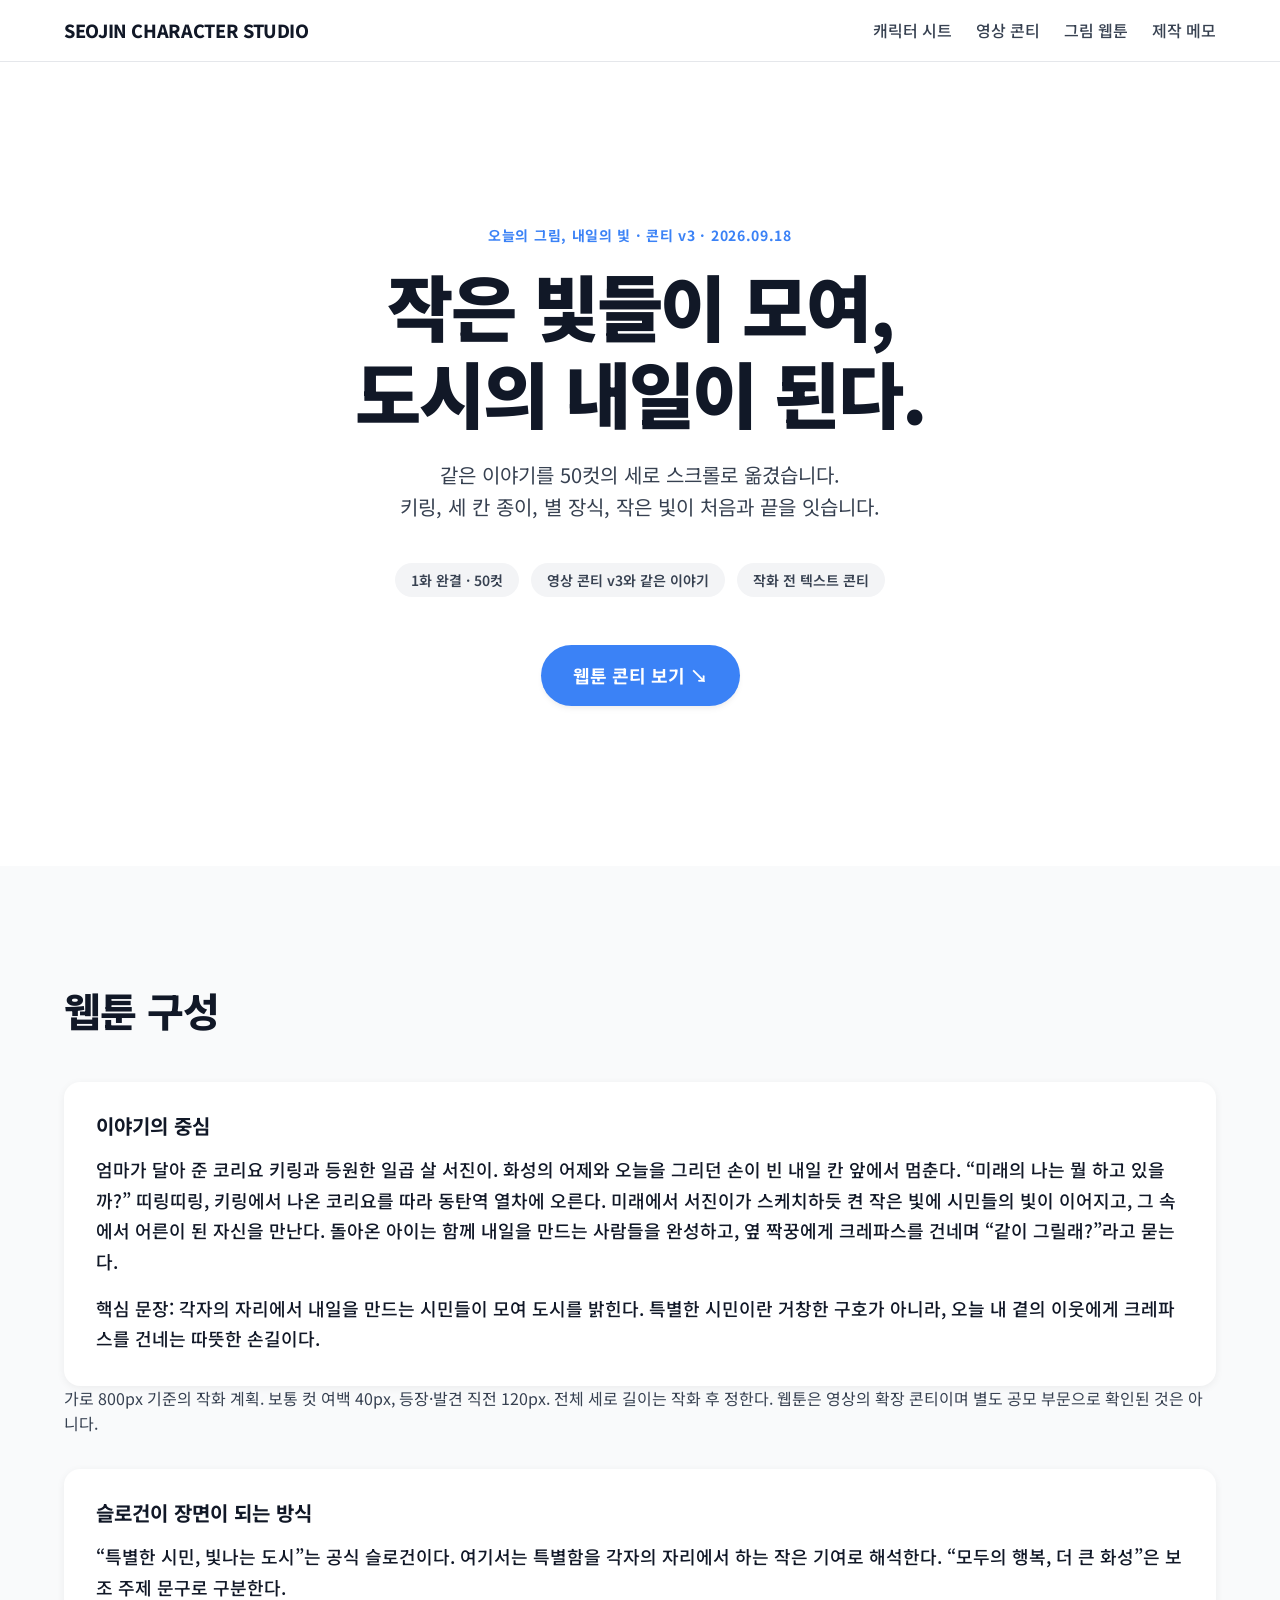
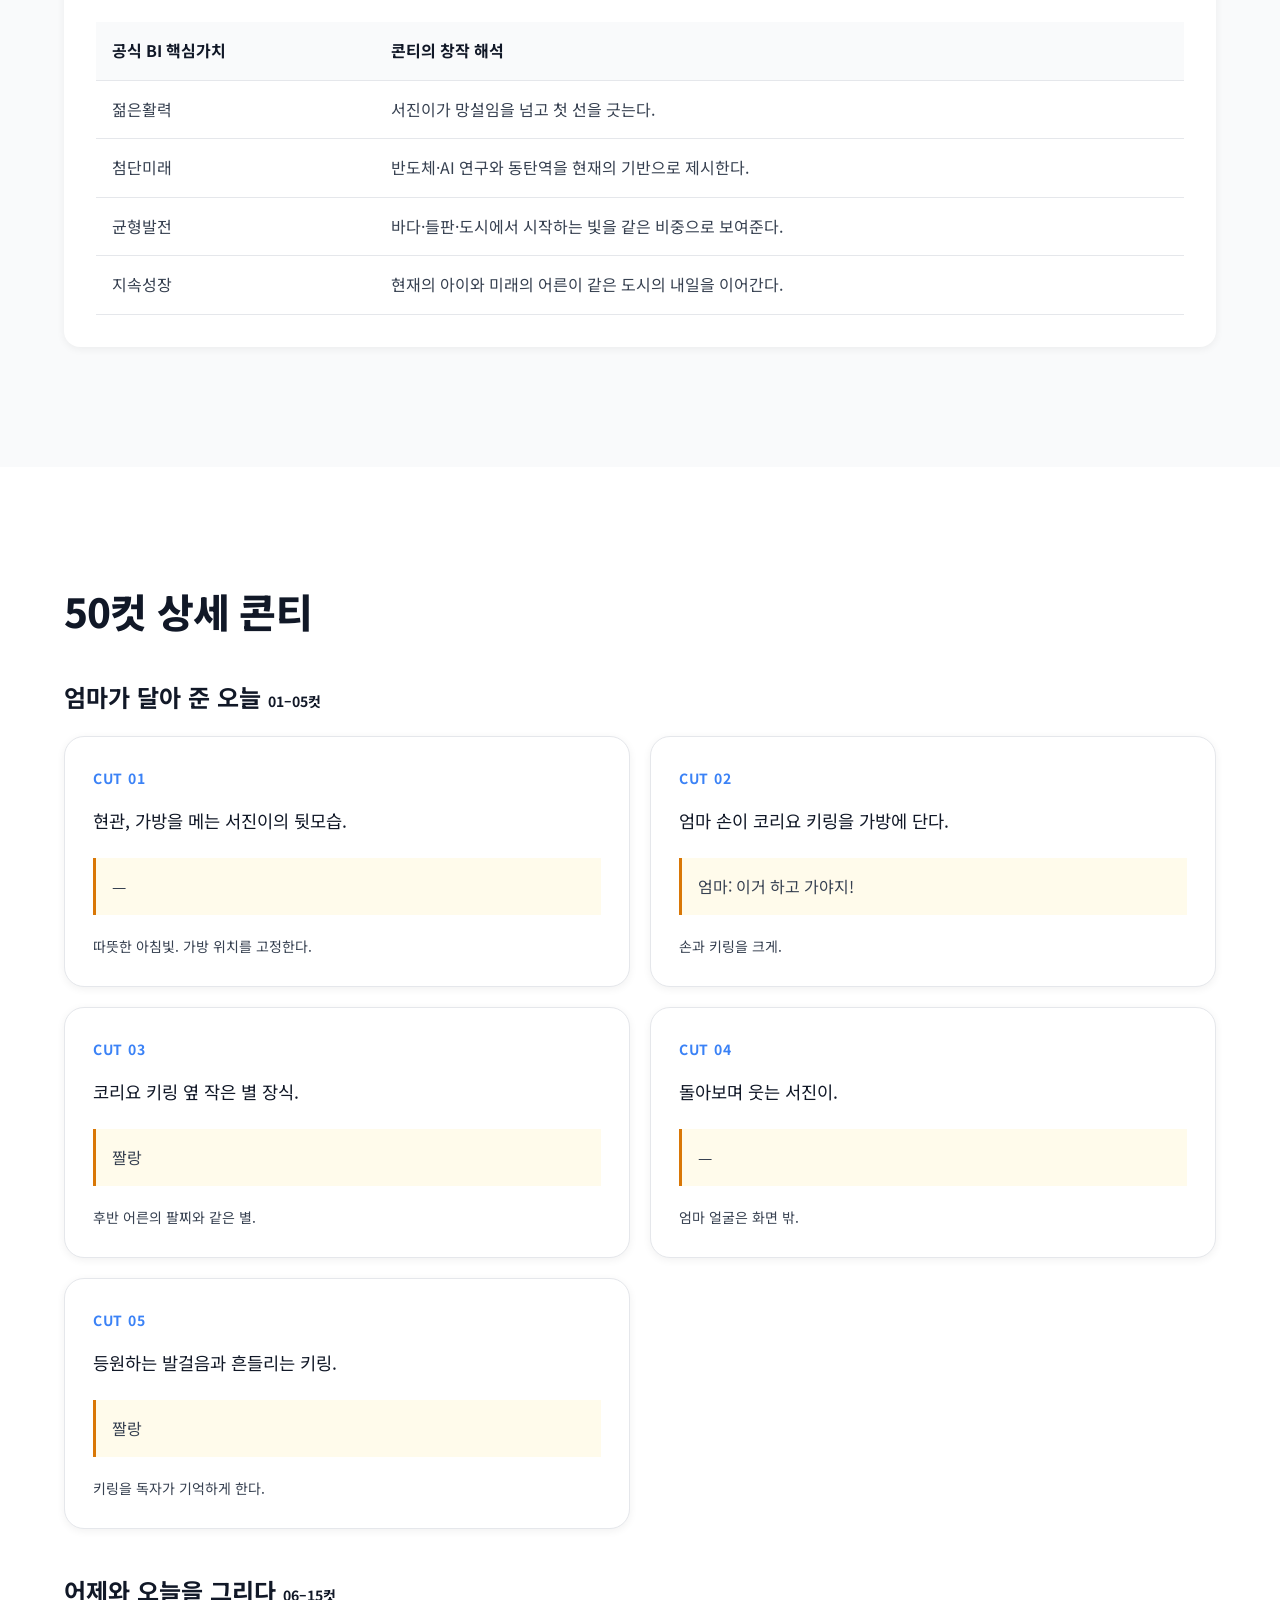
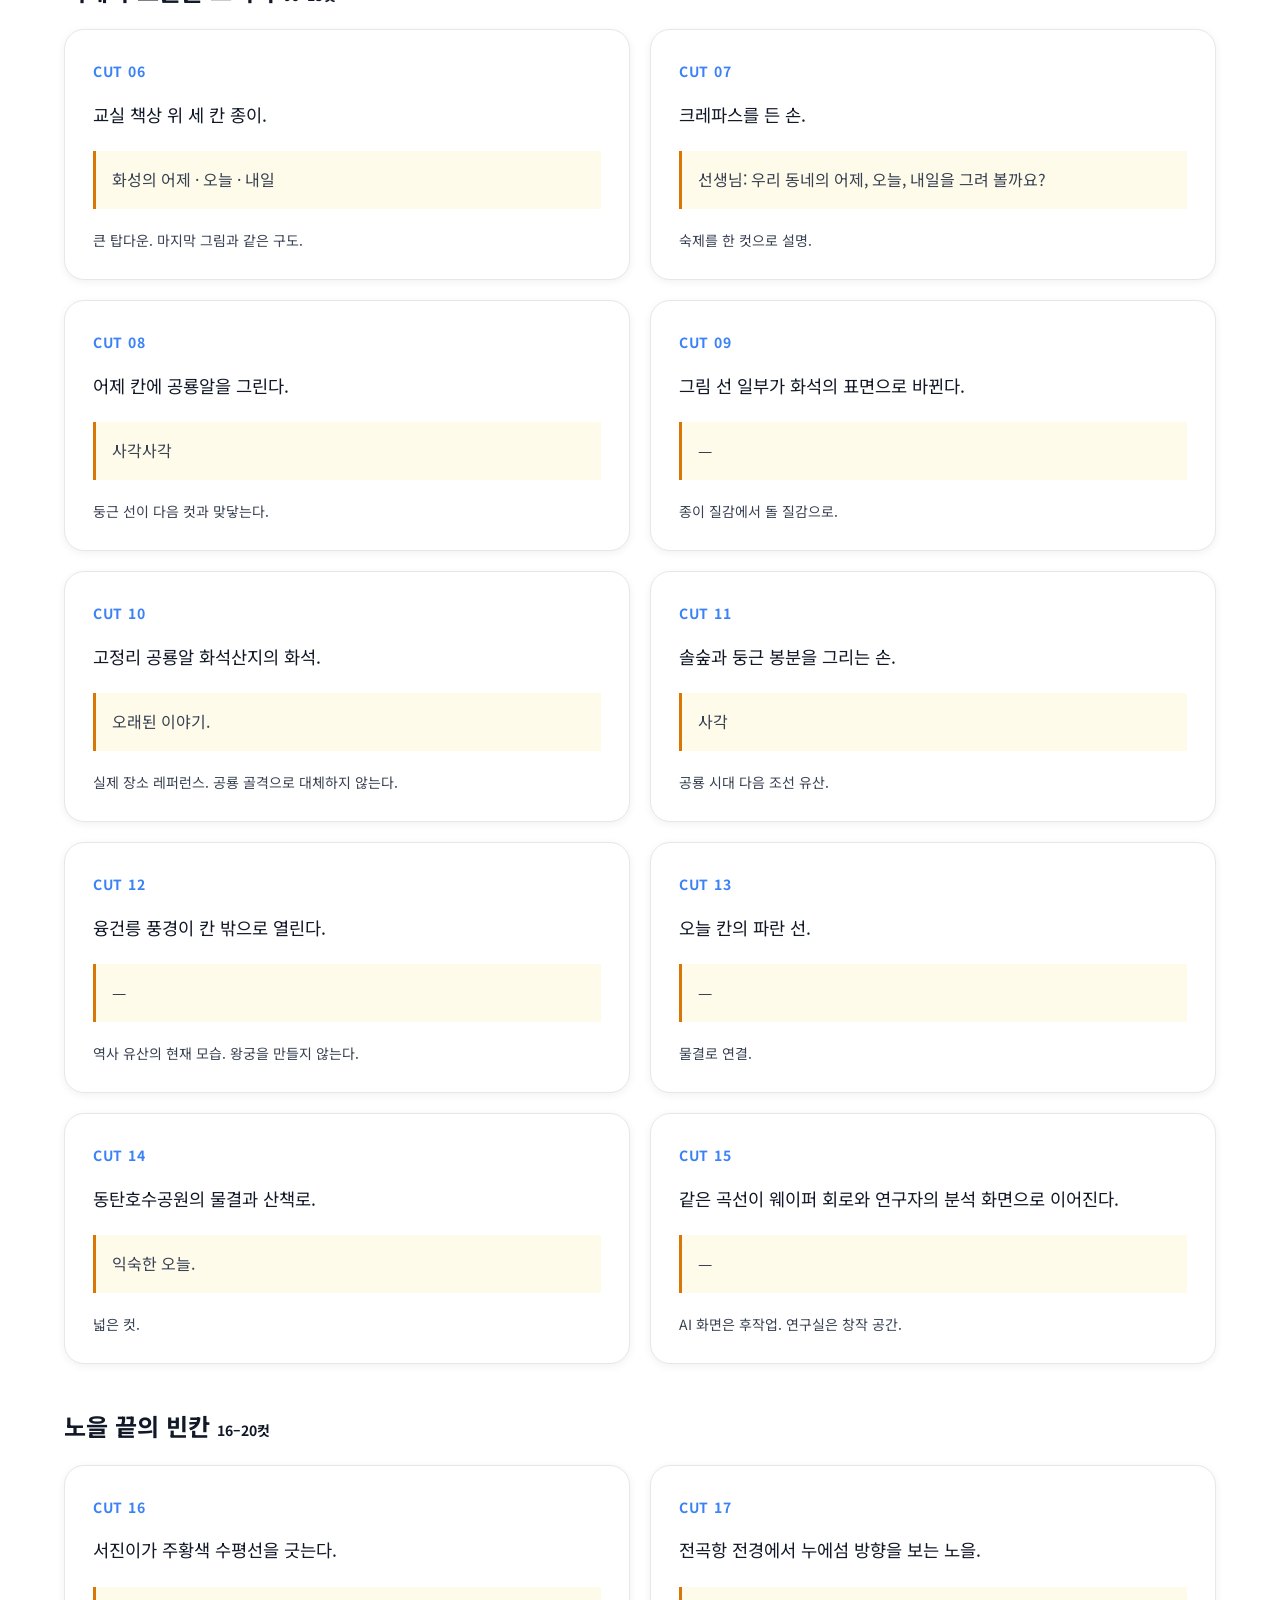
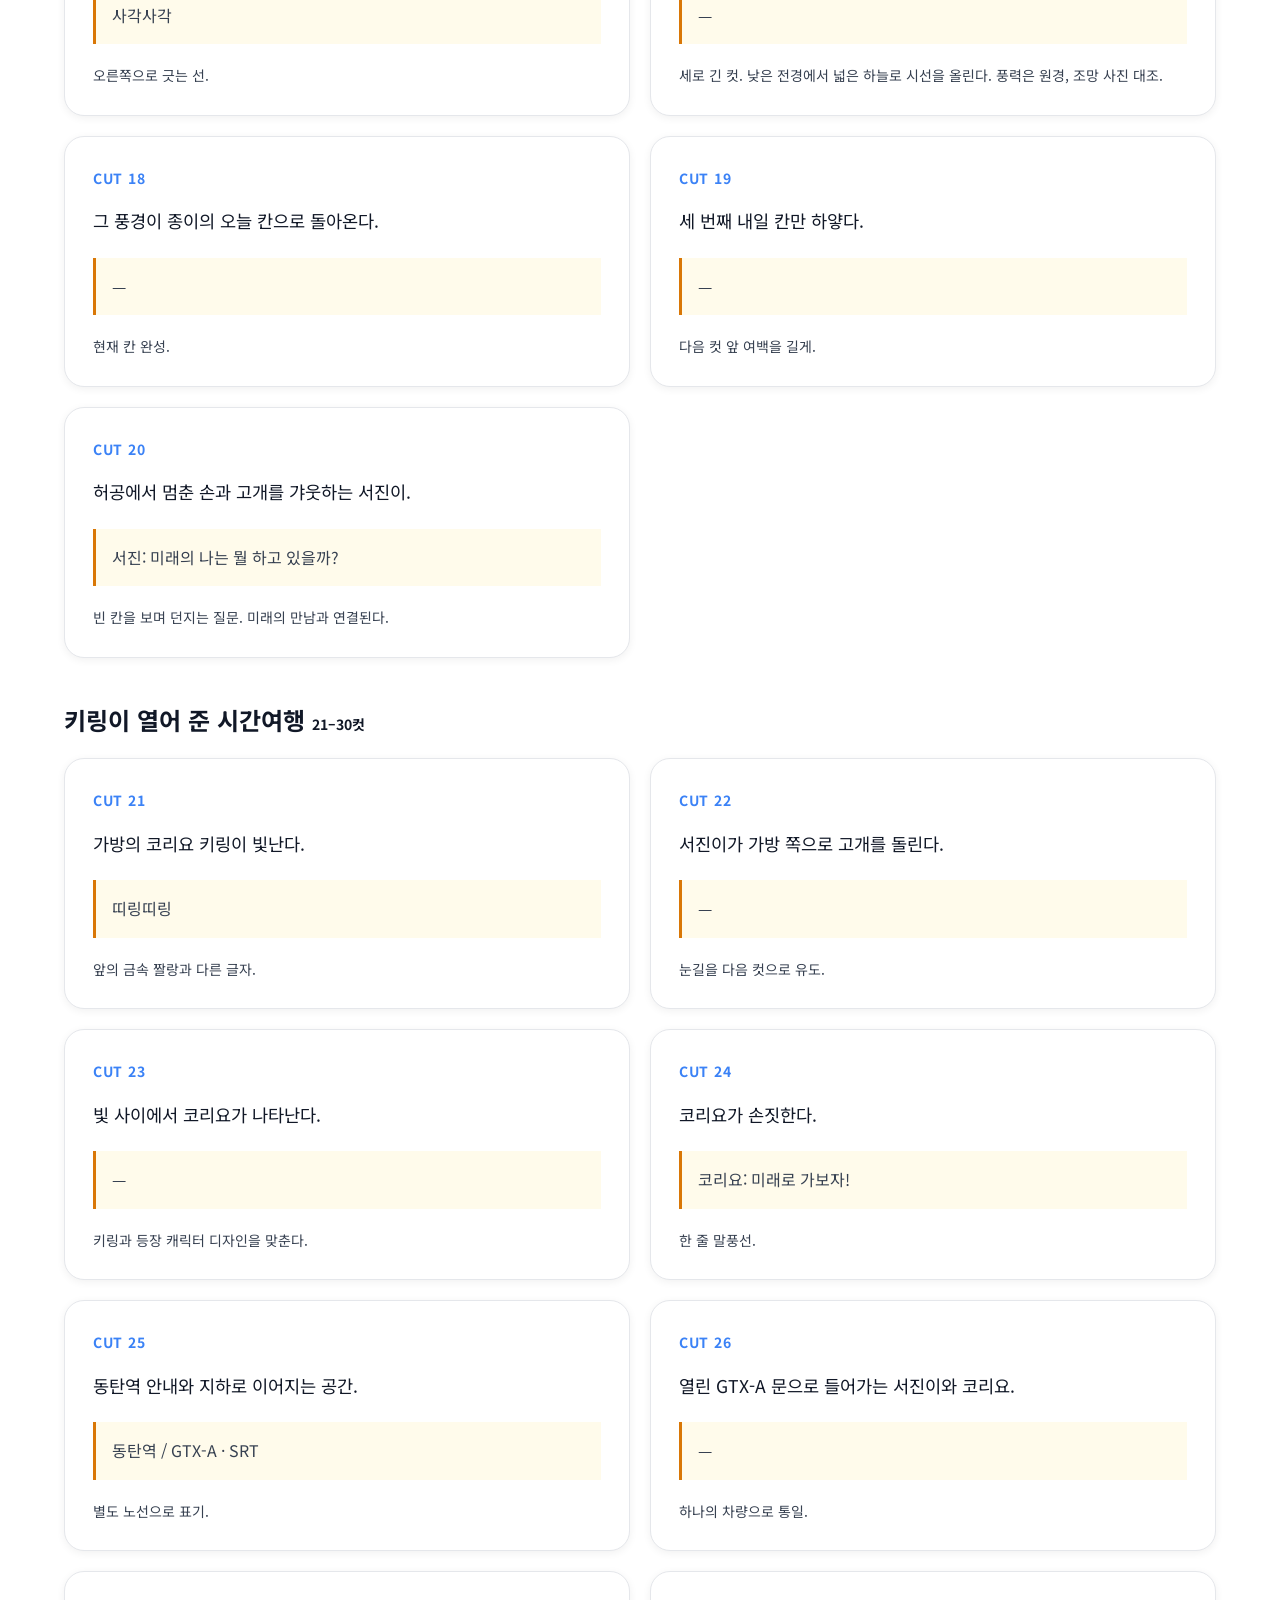
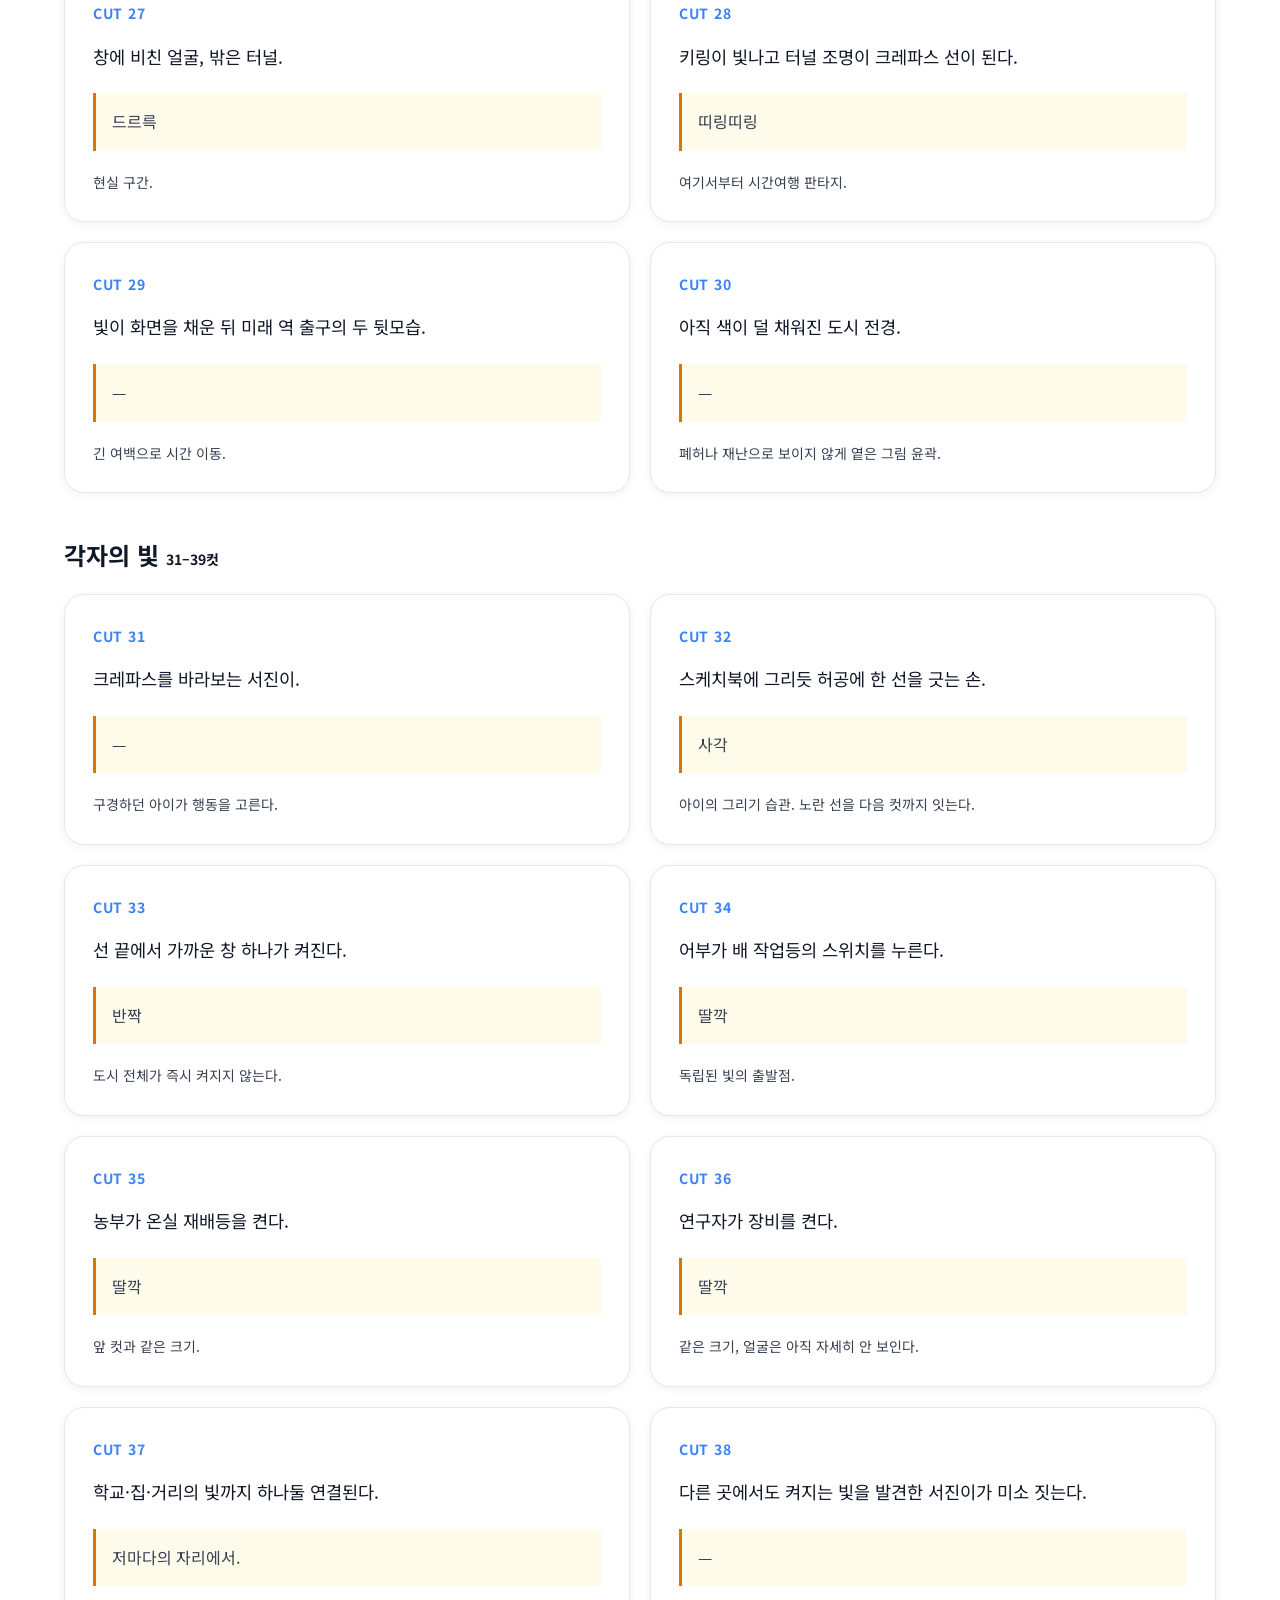
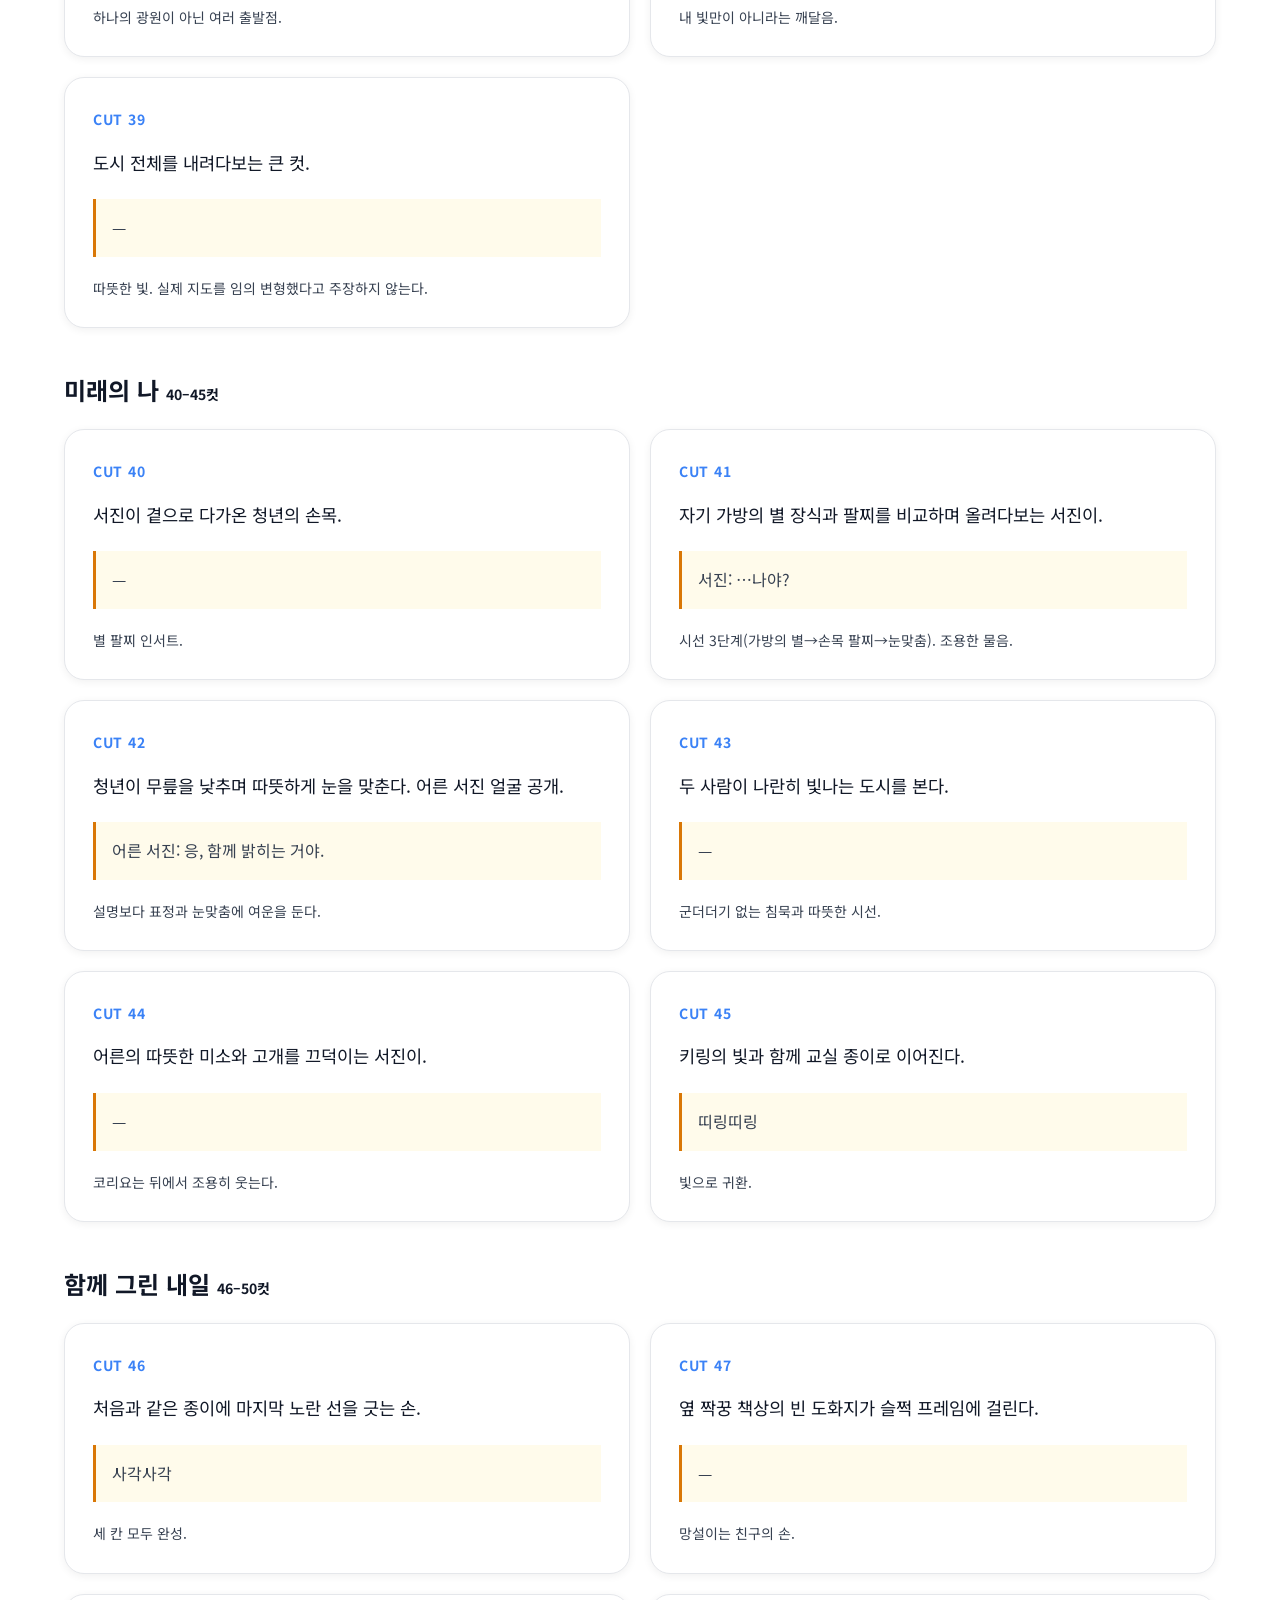
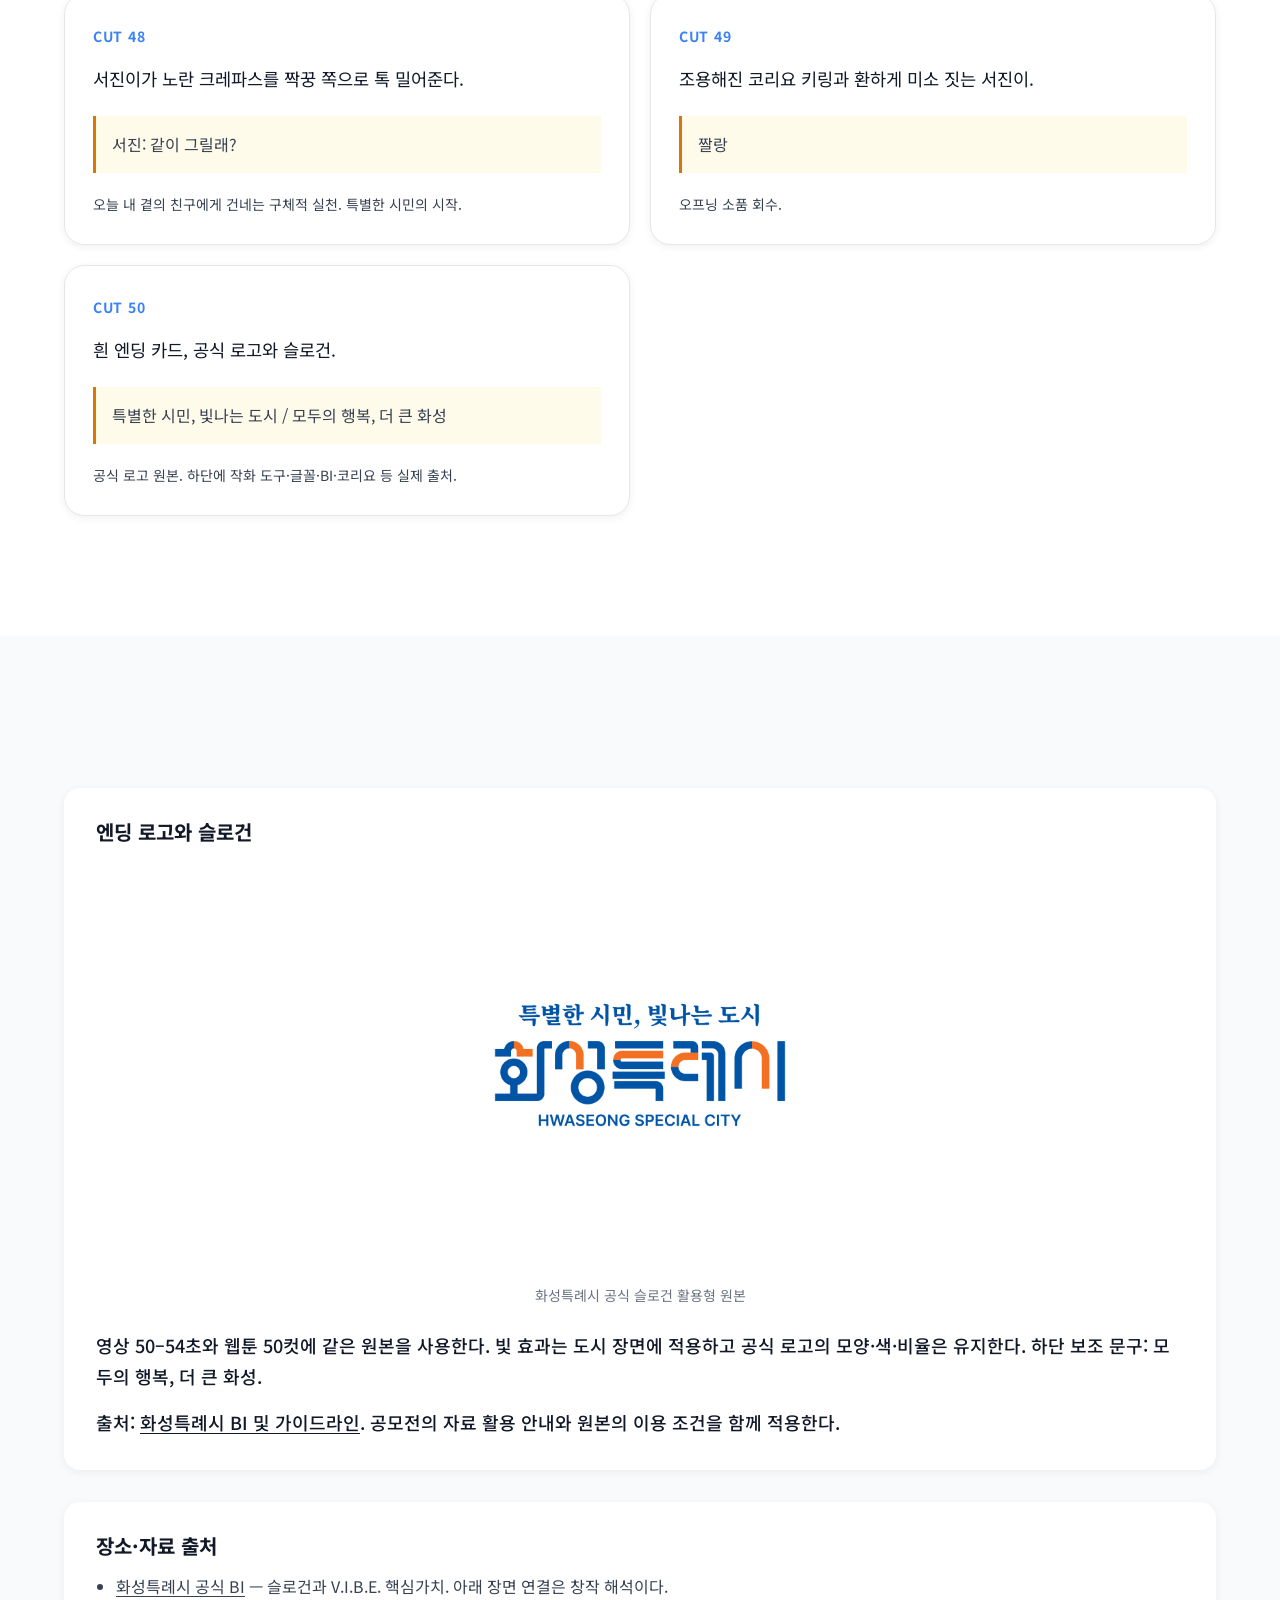
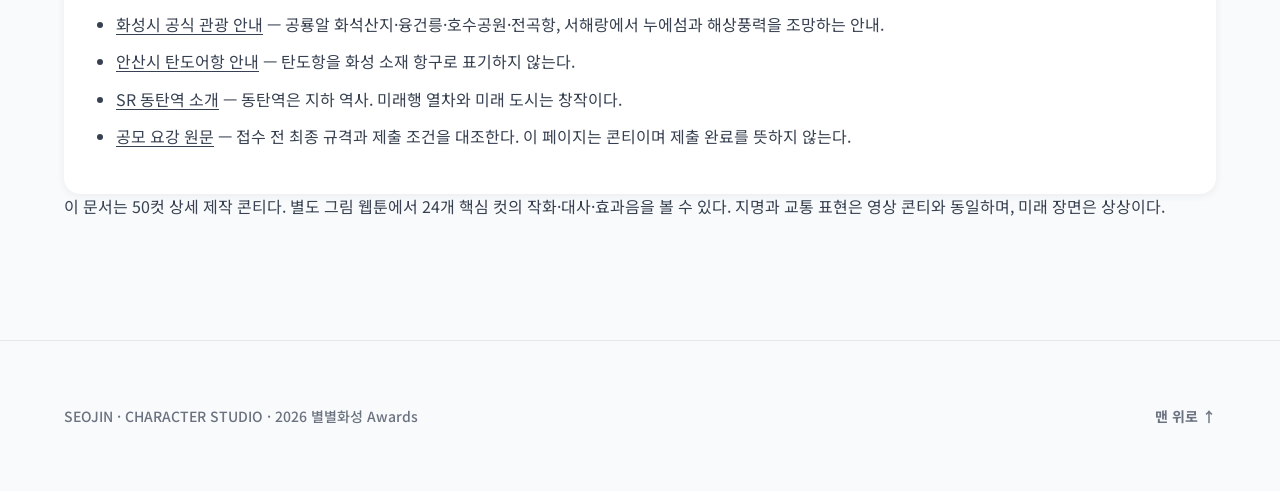
==== commit dcadd027: "Refine narrative arcs: future wonder, natural drawing action, tender encounter, and sharing crayon w" ====
--- a/webtoon-conti.html
+++ b/webtoon-conti.html
@@ -22,9 +22,9 @@
         </div>
     </header>
 
-<main><section class="hero"><div class="hero-content"><span class="eyebrow">오늘의 그림, 내일의 빛 · 콘티 v3 · 2026.09.18</span><h1 class="title">작은 빛들이 모여,<br>도시의 내일이 된다.</h1><p class="subtitle">같은 이야기를 50컷의 세로 스크롤로 옮겼습니다.<br>키링, 세 칸 종이, 별 장식, 작은 빛이 처음과 끝을 잇습니다.</p><div class="badges"><span class="badge">1화 완결 · 50컷</span><span class="badge">영상 콘티 v3와 같은 이야기</span><span class="badge">작화 전 텍스트 콘티</span></div><a href="#cuts" class="cta-button">웹툰 콘티 보기 ↘</a></div></section><section class="section-padding bg-gray"><div class="container"><h2 class="section-title">웹툰 구성</h2><div class="logline-card mt-8"><h3>이야기의 중심</h3><p>엄마가 달아 준 코리요 키링과 등원한 일곱 살 서진이. 화성의 어제와 오늘을 그리던 손이 빈 내일 칸 앞에서 멈춘다. 띠링띠링, 키링에서 나온 코리요를 따라 동탄역 열차에 오른다. 미래에서 서진이가 켠 작은 빛에 시민들의 빛이 이어지고, 그 속에서 어른이 된 자신을 만난다. 돌아온 아이는 함께 내일을 만드는 사람들을 그린다.</p><p>핵심 문장: 각자의 자리에서 내일을 만드는 시민들이 모여 도시를 밝힌다. 빛은 시민의 기여를 보여 주는 상상 장치다.</p></div>
+<main><section class="hero"><div class="hero-content"><span class="eyebrow">오늘의 그림, 내일의 빛 · 콘티 v3 · 2026.09.18</span><h1 class="title">작은 빛들이 모여,<br>도시의 내일이 된다.</h1><p class="subtitle">같은 이야기를 50컷의 세로 스크롤로 옮겼습니다.<br>키링, 세 칸 종이, 별 장식, 작은 빛이 처음과 끝을 잇습니다.</p><div class="badges"><span class="badge">1화 완결 · 50컷</span><span class="badge">영상 콘티 v3와 같은 이야기</span><span class="badge">작화 전 텍스트 콘티</span></div><a href="#cuts" class="cta-button">웹툰 콘티 보기 ↘</a></div></section><section class="section-padding bg-gray"><div class="container"><h2 class="section-title">웹툰 구성</h2><div class="logline-card mt-8"><h3>이야기의 중심</h3><p>엄마가 달아 준 코리요 키링과 등원한 일곱 살 서진이. 화성의 어제와 오늘을 그리던 손이 빈 내일 칸 앞에서 멈춘다. “미래의 나는 뭘 하고 있을까?” 띠링띠링, 키링에서 나온 코리요를 따라 동탄역 열차에 오른다. 미래에서 서진이가 스케치하듯 켠 작은 빛에 시민들의 빛이 이어지고, 그 속에서 어른이 된 자신을 만난다. 돌아온 아이는 함께 내일을 만드는 사람들을 완성하고, 옆 짝꿍에게 크레파스를 건네며 “같이 그릴래?”라고 묻는다.</p><p>핵심 문장: 각자의 자리에서 내일을 만드는 시민들이 모여 도시를 밝힌다. 특별한 시민이란 거창한 구호가 아니라, 오늘 내 곁의 이웃에게 크레파스를 건네는 따뜻한 손길이다.</p></div>
 <p>가로 800px 기준의 작화 계획. 보통 컷 여백 40px, 등장·발견 직전 120px. 전체 세로 길이는 작화 후 정한다. 웹툰은 영상의 확장 콘티이며 별도 공모 부문으로 확인된 것은 아니다.</p><div class="logline-card mt-8"><h3>슬로건이 장면이 되는 방식</h3><p>“특별한 시민, 빛나는 도시”는 공식 슬로건이다. 여기서는 특별함을 각자의 자리에서 하는 작은 기여로 해석한다. “모두의 행복, 더 큰 화성”은 보조 주제 문구로 구분한다.</p><div class="table-scroll" tabindex="0" role="region" aria-label="공식 BI 핵심가치 · 콘티의 창작 해석"><table><thead><tr><th scope="col">공식 BI 핵심가치</th><th scope="col">콘티의 창작 해석</th></tr></thead><tbody><tr><td>젊은활력</td><td>서진이가 망설임을 넘고 첫 선을 긋는다.</td></tr><tr><td>첨단미래</td><td>반도체·AI 연구와 동탄역을 현재의 기반으로 제시한다.</td></tr><tr><td>균형발전</td><td>바다·들판·도시에서 시작하는 빛을 같은 비중으로 보여준다.</td></tr><tr><td>지속성장</td><td>현재의 아이와 미래의 어른이 같은 도시의 내일을 이어간다.</td></tr></tbody></table></div></div>
-</div></section><section id="cuts" class="section-padding"><div class="container"><h2 class="section-title">50컷 상세 콘티</h2><section class="webtoon-group"><h3>엄마가 달아 준 오늘 <span class="text-sm">01–05컷</span></h3><div class="panel-grid"><article class="card panel-card" id="panel-01"><span class="eyebrow">CUT 01</span><p class="scene-action">현관, 가방을 메는 서진이의 뒷모습.</p><p class="panel-dialogue">—</p><p class="text-sm">따뜻한 아침빛. 가방 위치를 고정한다.</p></article><article class="card panel-card" id="panel-02"><span class="eyebrow">CUT 02</span><p class="scene-action">엄마 손이 코리요 키링을 가방에 단다.</p><p class="panel-dialogue">엄마: 이거 하고 가야지!</p><p class="text-sm">손과 키링을 크게.</p></article><article class="card panel-card" id="panel-03"><span class="eyebrow">CUT 03</span><p class="scene-action">코리요 키링 옆 작은 별 장식.</p><p class="panel-dialogue">짤랑</p><p class="text-sm">후반 어른의 팔찌와 같은 별.</p></article><article class="card panel-card" id="panel-04"><span class="eyebrow">CUT 04</span><p class="scene-action">돌아보며 웃는 서진이.</p><p class="panel-dialogue">—</p><p class="text-sm">엄마 얼굴은 화면 밖.</p></article><article class="card panel-card" id="panel-05"><span class="eyebrow">CUT 05</span><p class="scene-action">등원하는 발걸음과 흔들리는 키링.</p><p class="panel-dialogue">짤랑</p><p class="text-sm">키링을 독자가 기억하게 한다.</p></article></div></section><section class="webtoon-group"><h3>어제와 오늘을 그리다 <span class="text-sm">06–15컷</span></h3><div class="panel-grid"><article class="card panel-card" id="panel-06"><span class="eyebrow">CUT 06</span><p class="scene-action">교실 책상 위 세 칸 종이.</p><p class="panel-dialogue">화성의 어제 · 오늘 · 내일</p><p class="text-sm">큰 탑다운. 마지막 그림과 같은 구도.</p></article><article class="card panel-card" id="panel-07"><span class="eyebrow">CUT 07</span><p class="scene-action">크레파스를 든 손.</p><p class="panel-dialogue">선생님: 우리 동네의 어제, 오늘, 내일을 그려 볼까요?</p><p class="text-sm">숙제를 한 컷으로 설명.</p></article><article class="card panel-card" id="panel-08"><span class="eyebrow">CUT 08</span><p class="scene-action">어제 칸에 공룡알을 그린다.</p><p class="panel-dialogue">사각사각</p><p class="text-sm">둥근 선이 다음 컷과 맞닿는다.</p></article><article class="card panel-card" id="panel-09"><span class="eyebrow">CUT 09</span><p class="scene-action">그림 선 일부가 화석의 표면으로 바뀐다.</p><p class="panel-dialogue">—</p><p class="text-sm">종이 질감에서 돌 질감으로.</p></article><article class="card panel-card" id="panel-10"><span class="eyebrow">CUT 10</span><p class="scene-action">고정리 공룡알 화석산지의 화석.</p><p class="panel-dialogue">오래된 이야기.</p><p class="text-sm">실제 장소 레퍼런스. 공룡 골격으로 대체하지 않는다.</p></article><article class="card panel-card" id="panel-11"><span class="eyebrow">CUT 11</span><p class="scene-action">솔숲과 둥근 봉분을 그리는 손.</p><p class="panel-dialogue">사각</p><p class="text-sm">공룡 시대 다음 조선 유산.</p></article><article class="card panel-card" id="panel-12"><span class="eyebrow">CUT 12</span><p class="scene-action">융건릉 풍경이 칸 밖으로 열린다.</p><p class="panel-dialogue">—</p><p class="text-sm">역사 유산의 현재 모습. 왕궁을 만들지 않는다.</p></article><article class="card panel-card" id="panel-13"><span class="eyebrow">CUT 13</span><p class="scene-action">오늘 칸의 파란 선.</p><p class="panel-dialogue">—</p><p class="text-sm">물결로 연결.</p></article><article class="card panel-card" id="panel-14"><span class="eyebrow">CUT 14</span><p class="scene-action">동탄호수공원의 물결과 산책로.</p><p class="panel-dialogue">익숙한 오늘.</p><p class="text-sm">넓은 컷.</p></article><article class="card panel-card" id="panel-15"><span class="eyebrow">CUT 15</span><p class="scene-action">같은 곡선이 웨이퍼 회로와 연구자의 분석 화면으로 이어진다.</p><p class="panel-dialogue">—</p><p class="text-sm">AI 화면은 후작업. 연구실은 창작 공간.</p></article></div></section><section class="webtoon-group"><h3>노을 끝의 빈칸 <span class="text-sm">16–20컷</span></h3><div class="panel-grid"><article class="card panel-card" id="panel-16"><span class="eyebrow">CUT 16</span><p class="scene-action">서진이가 주황색 수평선을 긋는다.</p><p class="panel-dialogue">사각사각</p><p class="text-sm">오른쪽으로 긋는 선.</p></article><article class="card panel-card" id="panel-17"><span class="eyebrow">CUT 17</span><p class="scene-action">전곡항 전경에서 누에섬 방향을 보는 노을.</p><p class="panel-dialogue">—</p><p class="text-sm">세로 긴 컷. 낮은 전경에서 넓은 하늘로 시선을 올린다. 풍력은 원경, 조망 사진 대조.</p></article><article class="card panel-card" id="panel-18"><span class="eyebrow">CUT 18</span><p class="scene-action">그 풍경이 종이의 오늘 칸으로 돌아온다.</p><p class="panel-dialogue">—</p><p class="text-sm">현재 칸 완성.</p></article><article class="card panel-card" id="panel-19"><span class="eyebrow">CUT 19</span><p class="scene-action">세 번째 내일 칸만 하얗다.</p><p class="panel-dialogue">—</p><p class="text-sm">다음 컷 앞 여백을 길게.</p></article><article class="card panel-card" id="panel-20"><span class="eyebrow">CUT 20</span><p class="scene-action">허공에서 멈춘 손과 서진이의 얼굴.</p><p class="panel-dialogue">서진: 내일은…?</p><p class="text-sm">아직 답을 찾지 못한 표정.</p></article></div></section><section class="webtoon-group"><h3>키링이 열어 준 시간여행 <span class="text-sm">21–30컷</span></h3><div class="panel-grid"><article class="card panel-card" id="panel-21"><span class="eyebrow">CUT 21</span><p class="scene-action">가방의 코리요 키링이 빛난다.</p><p class="panel-dialogue">띠링띠링</p><p class="text-sm">앞의 금속 짤랑과 다른 글자.</p></article><article class="card panel-card" id="panel-22"><span class="eyebrow">CUT 22</span><p class="scene-action">서진이가 가방 쪽으로 고개를 돌린다.</p><p class="panel-dialogue">—</p><p class="text-sm">눈길을 다음 컷으로 유도.</p></article><article class="card panel-card" id="panel-23"><span class="eyebrow">CUT 23</span><p class="scene-action">빛 사이에서 코리요가 나타난다.</p><p class="panel-dialogue">—</p><p class="text-sm">키링과 등장 캐릭터 디자인을 맞춘다.</p></article><article class="card panel-card" id="panel-24"><span class="eyebrow">CUT 24</span><p class="scene-action">코리요가 손짓한다.</p><p class="panel-dialogue">코리요: 미래로 가보자!</p><p class="text-sm">한 줄 말풍선.</p></article><article class="card panel-card" id="panel-25"><span class="eyebrow">CUT 25</span><p class="scene-action">동탄역 안내와 지하로 이어지는 공간.</p><p class="panel-dialogue">동탄역 / GTX-A · SRT</p><p class="text-sm">별도 노선으로 표기.</p></article><article class="card panel-card" id="panel-26"><span class="eyebrow">CUT 26</span><p class="scene-action">열린 GTX-A 문으로 들어가는 서진이와 코리요.</p><p class="panel-dialogue">—</p><p class="text-sm">하나의 차량으로 통일.</p></article><article class="card panel-card" id="panel-27"><span class="eyebrow">CUT 27</span><p class="scene-action">창에 비친 얼굴, 밖은 터널.</p><p class="panel-dialogue">드르륵</p><p class="text-sm">현실 구간.</p></article><article class="card panel-card" id="panel-28"><span class="eyebrow">CUT 28</span><p class="scene-action">키링이 빛나고 터널 조명이 크레파스 선이 된다.</p><p class="panel-dialogue">띠링띠링</p><p class="text-sm">여기서부터 시간여행 판타지.</p></article><article class="card panel-card" id="panel-29"><span class="eyebrow">CUT 29</span><p class="scene-action">빛이 화면을 채운 뒤 미래 역 출구의 두 뒷모습.</p><p class="panel-dialogue">—</p><p class="text-sm">긴 여백으로 시간 이동.</p></article><article class="card panel-card" id="panel-30"><span class="eyebrow">CUT 30</span><p class="scene-action">아직 색이 덜 채워진 도시 전경.</p><p class="panel-dialogue">—</p><p class="text-sm">폐허나 재난으로 보이지 않게 옅은 그림 윤곽.</p></article></div></section><section class="webtoon-group"><h3>각자의 빛 <span class="text-sm">31–39컷</span></h3><div class="panel-grid"><article class="card panel-card" id="panel-31"><span class="eyebrow">CUT 31</span><p class="scene-action">크레파스를 바라보는 서진이.</p><p class="panel-dialogue">—</p><p class="text-sm">구경하던 아이가 행동을 고른다.</p></article><article class="card panel-card" id="panel-32"><span class="eyebrow">CUT 32</span><p class="scene-action">허공에 한 선을 긋는 손.</p><p class="panel-dialogue">사각</p><p class="text-sm">노란 선을 다음 컷까지 잇는다.</p></article><article class="card panel-card" id="panel-33"><span class="eyebrow">CUT 33</span><p class="scene-action">선 끝에서 가까운 창 하나가 켜진다.</p><p class="panel-dialogue">반짝</p><p class="text-sm">도시 전체가 즉시 켜지지 않는다.</p></article><article class="card panel-card" id="panel-34"><span class="eyebrow">CUT 34</span><p class="scene-action">어부가 배 작업등의 스위치를 누른다.</p><p class="panel-dialogue">딸깍</p><p class="text-sm">독립된 빛의 출발점.</p></article><article class="card panel-card" id="panel-35"><span class="eyebrow">CUT 35</span><p class="scene-action">농부가 온실 재배등을 켠다.</p><p class="panel-dialogue">딸깍</p><p class="text-sm">앞 컷과 같은 크기.</p></article><article class="card panel-card" id="panel-36"><span class="eyebrow">CUT 36</span><p class="scene-action">연구자가 장비를 켠다.</p><p class="panel-dialogue">딸깍</p><p class="text-sm">같은 크기, 얼굴은 아직 자세히 안 보인다.</p></article><article class="card panel-card" id="panel-37"><span class="eyebrow">CUT 37</span><p class="scene-action">학교·집·거리의 빛까지 하나둘 연결된다.</p><p class="panel-dialogue">저마다의 자리에서.</p><p class="text-sm">하나의 광원이 아닌 여러 출발점.</p></article><article class="card panel-card" id="panel-38"><span class="eyebrow">CUT 38</span><p class="scene-action">다른 곳에서도 켜지는 빛을 발견한 서진이가 미소 짓는다.</p><p class="panel-dialogue">—</p><p class="text-sm">내 빛만이 아니라는 깨달음.</p></article><article class="card panel-card" id="panel-39"><span class="eyebrow">CUT 39</span><p class="scene-action">도시 전체를 내려다보는 큰 컷.</p><p class="panel-dialogue">—</p><p class="text-sm">따뜻한 빛. 실제 지도를 임의 변형했다고 주장하지 않는다.</p></article></div></section><section class="webtoon-group"><h3>미래의 나 <span class="text-sm">40–45컷</span></h3><div class="panel-grid"><article class="card panel-card" id="panel-40"><span class="eyebrow">CUT 40</span><p class="scene-action">서진이 곁으로 다가온 청년의 손목.</p><p class="panel-dialogue">—</p><p class="text-sm">별 팔찌 인서트.</p></article><article class="card panel-card" id="panel-41"><span class="eyebrow">CUT 41</span><p class="scene-action">자기 가방의 별을 내려다보는 서진이.</p><p class="panel-dialogue">서진: 나랑 같은 별…</p><p class="text-sm">두 별의 모양을 정확히 맞춘다.</p></article><article class="card panel-card" id="panel-42"><span class="eyebrow">CUT 42</span><p class="scene-action">청년이 눈높이를 맞춘다. 어른 서진 얼굴 공개.</p><p class="panel-dialogue">미래의 서진이였어요.</p><p class="text-sm">넓은 얼굴 컷, 캐릭터 시트 기준.</p></article><article class="card panel-card" id="panel-43"><span class="eyebrow">CUT 43</span><p class="scene-action">두 사람이 나란히 도시를 본다.</p><p class="panel-dialogue">어른 서진: 혼자 다 안 켜도 돼.</p><p class="text-sm">대사를 두 컷으로 나눠 읽게 한다.</p></article><article class="card panel-card" id="panel-44"><span class="eyebrow">CUT 44</span><p class="scene-action">어른의 작은 손짓과 끄덕이는 서진이.</p><p class="panel-dialogue">어른 서진: 네 자리에서 하나만 켜면 돼.</p><p class="text-sm">코리요는 뒤에서 조용히 웃는다.</p></article><article class="card panel-card" id="panel-45"><span class="eyebrow">CUT 45</span><p class="scene-action">키링의 빛과 함께 교실 종이로 이어진다.</p><p class="panel-dialogue">띠링띠링</p><p class="text-sm">빛으로 귀환.</p></article></div></section><section class="webtoon-group"><h3>함께 그린 내일 <span class="text-sm">46–50컷</span></h3><div class="panel-grid"><article class="card panel-card" id="panel-46"><span class="eyebrow">CUT 46</span><p class="scene-action">처음과 같은 종이에 마지막 노란 선을 긋는 손.</p><p class="panel-dialogue">사각사각</p><p class="text-sm">세 칸 모두 완성.</p></article><article class="card panel-card" id="panel-47"><span class="eyebrow">CUT 47</span><p class="scene-action">어제·오늘·내일 세 칸을 위에서 한눈에 본다.</p><p class="panel-dialogue">—</p><p class="text-sm">처음 빈 숙제장과 같은 크기로 배치.</p></article><article class="card panel-card" id="panel-48"><span class="eyebrow">CUT 48</span><p class="scene-action">바다·들판·도시에서 빛을 켜는 시민들, 어린 서진과 어른 서진이 그려진 내일 칸.</p><p class="panel-dialogue">우리의 내일을 함께 그려요.</p><p class="text-sm">건물보다 사람과 행동이 읽히게.</p></article><article class="card panel-card" id="panel-49"><span class="eyebrow">CUT 49</span><p class="scene-action">조용해진 코리요 키링과 미소 짓는 서진이.</p><p class="panel-dialogue">짤랑</p><p class="text-sm">오프닝 소품 회수.</p></article><article class="card panel-card" id="panel-50"><span class="eyebrow">CUT 50</span><p class="scene-action">흰 엔딩 카드, 공식 로고와 슬로건.</p><p class="panel-dialogue">특별한 시민, 빛나는 도시 / 모두의 행복, 더 큰 화성</p><p class="text-sm">공식 로고 원본. 하단에 작화 도구·글꼴·BI·코리요 등 실제 출처.</p></article></div></section></div></section><section class="section-padding bg-gray"><div class="container"><div class="logline-card mt-8" id="ci"><h3>엔딩 로고와 슬로건</h3><figure class="brand-preview"><img src="assets/hwaseong-slogan.png" width="3508" height="2481" alt="특별한 시민, 빛나는 도시 화성특례시 공식 슬로건 활용형"><figcaption>화성특례시 공식 슬로건 활용형 원본</figcaption></figure><p>영상 50–54초와 웹툰 50컷에 같은 원본을 사용한다. 빛 효과는 도시 장면에 적용하고 공식 로고의 모양·색·비율은 유지한다. 하단 보조 문구: 모두의 행복, 더 큰 화성.</p><p class="text-sm">출처: <a href="https://www.hscity.go.kr/www/intro/gnrlSttus/ctyhllSymbol/ctyhllSymbol04.jsp">화성특례시 BI 및 가이드라인</a>. 공모전의 자료 활용 안내와 원본의 이용 조건을 함께 적용한다.</p></div>
+</div></section><section id="cuts" class="section-padding"><div class="container"><h2 class="section-title">50컷 상세 콘티</h2><section class="webtoon-group"><h3>엄마가 달아 준 오늘 <span class="text-sm">01–05컷</span></h3><div class="panel-grid"><article class="card panel-card" id="panel-01"><span class="eyebrow">CUT 01</span><p class="scene-action">현관, 가방을 메는 서진이의 뒷모습.</p><p class="panel-dialogue">—</p><p class="text-sm">따뜻한 아침빛. 가방 위치를 고정한다.</p></article><article class="card panel-card" id="panel-02"><span class="eyebrow">CUT 02</span><p class="scene-action">엄마 손이 코리요 키링을 가방에 단다.</p><p class="panel-dialogue">엄마: 이거 하고 가야지!</p><p class="text-sm">손과 키링을 크게.</p></article><article class="card panel-card" id="panel-03"><span class="eyebrow">CUT 03</span><p class="scene-action">코리요 키링 옆 작은 별 장식.</p><p class="panel-dialogue">짤랑</p><p class="text-sm">후반 어른의 팔찌와 같은 별.</p></article><article class="card panel-card" id="panel-04"><span class="eyebrow">CUT 04</span><p class="scene-action">돌아보며 웃는 서진이.</p><p class="panel-dialogue">—</p><p class="text-sm">엄마 얼굴은 화면 밖.</p></article><article class="card panel-card" id="panel-05"><span class="eyebrow">CUT 05</span><p class="scene-action">등원하는 발걸음과 흔들리는 키링.</p><p class="panel-dialogue">짤랑</p><p class="text-sm">키링을 독자가 기억하게 한다.</p></article></div></section><section class="webtoon-group"><h3>어제와 오늘을 그리다 <span class="text-sm">06–15컷</span></h3><div class="panel-grid"><article class="card panel-card" id="panel-06"><span class="eyebrow">CUT 06</span><p class="scene-action">교실 책상 위 세 칸 종이.</p><p class="panel-dialogue">화성의 어제 · 오늘 · 내일</p><p class="text-sm">큰 탑다운. 마지막 그림과 같은 구도.</p></article><article class="card panel-card" id="panel-07"><span class="eyebrow">CUT 07</span><p class="scene-action">크레파스를 든 손.</p><p class="panel-dialogue">선생님: 우리 동네의 어제, 오늘, 내일을 그려 볼까요?</p><p class="text-sm">숙제를 한 컷으로 설명.</p></article><article class="card panel-card" id="panel-08"><span class="eyebrow">CUT 08</span><p class="scene-action">어제 칸에 공룡알을 그린다.</p><p class="panel-dialogue">사각사각</p><p class="text-sm">둥근 선이 다음 컷과 맞닿는다.</p></article><article class="card panel-card" id="panel-09"><span class="eyebrow">CUT 09</span><p class="scene-action">그림 선 일부가 화석의 표면으로 바뀐다.</p><p class="panel-dialogue">—</p><p class="text-sm">종이 질감에서 돌 질감으로.</p></article><article class="card panel-card" id="panel-10"><span class="eyebrow">CUT 10</span><p class="scene-action">고정리 공룡알 화석산지의 화석.</p><p class="panel-dialogue">오래된 이야기.</p><p class="text-sm">실제 장소 레퍼런스. 공룡 골격으로 대체하지 않는다.</p></article><article class="card panel-card" id="panel-11"><span class="eyebrow">CUT 11</span><p class="scene-action">솔숲과 둥근 봉분을 그리는 손.</p><p class="panel-dialogue">사각</p><p class="text-sm">공룡 시대 다음 조선 유산.</p></article><article class="card panel-card" id="panel-12"><span class="eyebrow">CUT 12</span><p class="scene-action">융건릉 풍경이 칸 밖으로 열린다.</p><p class="panel-dialogue">—</p><p class="text-sm">역사 유산의 현재 모습. 왕궁을 만들지 않는다.</p></article><article class="card panel-card" id="panel-13"><span class="eyebrow">CUT 13</span><p class="scene-action">오늘 칸의 파란 선.</p><p class="panel-dialogue">—</p><p class="text-sm">물결로 연결.</p></article><article class="card panel-card" id="panel-14"><span class="eyebrow">CUT 14</span><p class="scene-action">동탄호수공원의 물결과 산책로.</p><p class="panel-dialogue">익숙한 오늘.</p><p class="text-sm">넓은 컷.</p></article><article class="card panel-card" id="panel-15"><span class="eyebrow">CUT 15</span><p class="scene-action">같은 곡선이 웨이퍼 회로와 연구자의 분석 화면으로 이어진다.</p><p class="panel-dialogue">—</p><p class="text-sm">AI 화면은 후작업. 연구실은 창작 공간.</p></article></div></section><section class="webtoon-group"><h3>노을 끝의 빈칸 <span class="text-sm">16–20컷</span></h3><div class="panel-grid"><article class="card panel-card" id="panel-16"><span class="eyebrow">CUT 16</span><p class="scene-action">서진이가 주황색 수평선을 긋는다.</p><p class="panel-dialogue">사각사각</p><p class="text-sm">오른쪽으로 긋는 선.</p></article><article class="card panel-card" id="panel-17"><span class="eyebrow">CUT 17</span><p class="scene-action">전곡항 전경에서 누에섬 방향을 보는 노을.</p><p class="panel-dialogue">—</p><p class="text-sm">세로 긴 컷. 낮은 전경에서 넓은 하늘로 시선을 올린다. 풍력은 원경, 조망 사진 대조.</p></article><article class="card panel-card" id="panel-18"><span class="eyebrow">CUT 18</span><p class="scene-action">그 풍경이 종이의 오늘 칸으로 돌아온다.</p><p class="panel-dialogue">—</p><p class="text-sm">현재 칸 완성.</p></article><article class="card panel-card" id="panel-19"><span class="eyebrow">CUT 19</span><p class="scene-action">세 번째 내일 칸만 하얗다.</p><p class="panel-dialogue">—</p><p class="text-sm">다음 컷 앞 여백을 길게.</p></article><article class="card panel-card" id="panel-20"><span class="eyebrow">CUT 20</span><p class="scene-action">허공에서 멈춘 손과 고개를 갸웃하는 서진이.</p><p class="panel-dialogue">서진: 미래의 나는 뭘 하고 있을까?</p><p class="text-sm">빈 칸을 보며 던지는 질문. 미래의 만남과 연결된다.</p></article></div></section><section class="webtoon-group"><h3>키링이 열어 준 시간여행 <span class="text-sm">21–30컷</span></h3><div class="panel-grid"><article class="card panel-card" id="panel-21"><span class="eyebrow">CUT 21</span><p class="scene-action">가방의 코리요 키링이 빛난다.</p><p class="panel-dialogue">띠링띠링</p><p class="text-sm">앞의 금속 짤랑과 다른 글자.</p></article><article class="card panel-card" id="panel-22"><span class="eyebrow">CUT 22</span><p class="scene-action">서진이가 가방 쪽으로 고개를 돌린다.</p><p class="panel-dialogue">—</p><p class="text-sm">눈길을 다음 컷으로 유도.</p></article><article class="card panel-card" id="panel-23"><span class="eyebrow">CUT 23</span><p class="scene-action">빛 사이에서 코리요가 나타난다.</p><p class="panel-dialogue">—</p><p class="text-sm">키링과 등장 캐릭터 디자인을 맞춘다.</p></article><article class="card panel-card" id="panel-24"><span class="eyebrow">CUT 24</span><p class="scene-action">코리요가 손짓한다.</p><p class="panel-dialogue">코리요: 미래로 가보자!</p><p class="text-sm">한 줄 말풍선.</p></article><article class="card panel-card" id="panel-25"><span class="eyebrow">CUT 25</span><p class="scene-action">동탄역 안내와 지하로 이어지는 공간.</p><p class="panel-dialogue">동탄역 / GTX-A · SRT</p><p class="text-sm">별도 노선으로 표기.</p></article><article class="card panel-card" id="panel-26"><span class="eyebrow">CUT 26</span><p class="scene-action">열린 GTX-A 문으로 들어가는 서진이와 코리요.</p><p class="panel-dialogue">—</p><p class="text-sm">하나의 차량으로 통일.</p></article><article class="card panel-card" id="panel-27"><span class="eyebrow">CUT 27</span><p class="scene-action">창에 비친 얼굴, 밖은 터널.</p><p class="panel-dialogue">드르륵</p><p class="text-sm">현실 구간.</p></article><article class="card panel-card" id="panel-28"><span class="eyebrow">CUT 28</span><p class="scene-action">키링이 빛나고 터널 조명이 크레파스 선이 된다.</p><p class="panel-dialogue">띠링띠링</p><p class="text-sm">여기서부터 시간여행 판타지.</p></article><article class="card panel-card" id="panel-29"><span class="eyebrow">CUT 29</span><p class="scene-action">빛이 화면을 채운 뒤 미래 역 출구의 두 뒷모습.</p><p class="panel-dialogue">—</p><p class="text-sm">긴 여백으로 시간 이동.</p></article><article class="card panel-card" id="panel-30"><span class="eyebrow">CUT 30</span><p class="scene-action">아직 색이 덜 채워진 도시 전경.</p><p class="panel-dialogue">—</p><p class="text-sm">폐허나 재난으로 보이지 않게 옅은 그림 윤곽.</p></article></div></section><section class="webtoon-group"><h3>각자의 빛 <span class="text-sm">31–39컷</span></h3><div class="panel-grid"><article class="card panel-card" id="panel-31"><span class="eyebrow">CUT 31</span><p class="scene-action">크레파스를 바라보는 서진이.</p><p class="panel-dialogue">—</p><p class="text-sm">구경하던 아이가 행동을 고른다.</p></article><article class="card panel-card" id="panel-32"><span class="eyebrow">CUT 32</span><p class="scene-action">스케치북에 그리듯 허공에 한 선을 긋는 손.</p><p class="panel-dialogue">사각</p><p class="text-sm">아이의 그리기 습관. 노란 선을 다음 컷까지 잇는다.</p></article><article class="card panel-card" id="panel-33"><span class="eyebrow">CUT 33</span><p class="scene-action">선 끝에서 가까운 창 하나가 켜진다.</p><p class="panel-dialogue">반짝</p><p class="text-sm">도시 전체가 즉시 켜지지 않는다.</p></article><article class="card panel-card" id="panel-34"><span class="eyebrow">CUT 34</span><p class="scene-action">어부가 배 작업등의 스위치를 누른다.</p><p class="panel-dialogue">딸깍</p><p class="text-sm">독립된 빛의 출발점.</p></article><article class="card panel-card" id="panel-35"><span class="eyebrow">CUT 35</span><p class="scene-action">농부가 온실 재배등을 켠다.</p><p class="panel-dialogue">딸깍</p><p class="text-sm">앞 컷과 같은 크기.</p></article><article class="card panel-card" id="panel-36"><span class="eyebrow">CUT 36</span><p class="scene-action">연구자가 장비를 켠다.</p><p class="panel-dialogue">딸깍</p><p class="text-sm">같은 크기, 얼굴은 아직 자세히 안 보인다.</p></article><article class="card panel-card" id="panel-37"><span class="eyebrow">CUT 37</span><p class="scene-action">학교·집·거리의 빛까지 하나둘 연결된다.</p><p class="panel-dialogue">저마다의 자리에서.</p><p class="text-sm">하나의 광원이 아닌 여러 출발점.</p></article><article class="card panel-card" id="panel-38"><span class="eyebrow">CUT 38</span><p class="scene-action">다른 곳에서도 켜지는 빛을 발견한 서진이가 미소 짓는다.</p><p class="panel-dialogue">—</p><p class="text-sm">내 빛만이 아니라는 깨달음.</p></article><article class="card panel-card" id="panel-39"><span class="eyebrow">CUT 39</span><p class="scene-action">도시 전체를 내려다보는 큰 컷.</p><p class="panel-dialogue">—</p><p class="text-sm">따뜻한 빛. 실제 지도를 임의 변형했다고 주장하지 않는다.</p></article></div></section><section class="webtoon-group"><h3>미래의 나 <span class="text-sm">40–45컷</span></h3><div class="panel-grid"><article class="card panel-card" id="panel-40"><span class="eyebrow">CUT 40</span><p class="scene-action">서진이 곁으로 다가온 청년의 손목.</p><p class="panel-dialogue">—</p><p class="text-sm">별 팔찌 인서트.</p></article><article class="card panel-card" id="panel-41"><span class="eyebrow">CUT 41</span><p class="scene-action">자기 가방의 별 장식과 팔찌를 비교하며 올려다보는 서진이.</p><p class="panel-dialogue">서진: …나야?</p><p class="text-sm">시선 3단계(가방의 별→손목 팔찌→눈맞춤). 조용한 물음.</p></article><article class="card panel-card" id="panel-42"><span class="eyebrow">CUT 42</span><p class="scene-action">청년이 무릎을 낮추며 따뜻하게 눈을 맞춘다. 어른 서진 얼굴 공개.</p><p class="panel-dialogue">어른 서진: 응, 함께 밝히는 거야.</p><p class="text-sm">설명보다 표정과 눈맞춤에 여운을 둔다.</p></article><article class="card panel-card" id="panel-43"><span class="eyebrow">CUT 43</span><p class="scene-action">두 사람이 나란히 빛나는 도시를 본다.</p><p class="panel-dialogue">—</p><p class="text-sm">군더더기 없는 침묵과 따뜻한 시선.</p></article><article class="card panel-card" id="panel-44"><span class="eyebrow">CUT 44</span><p class="scene-action">어른의 따뜻한 미소와 고개를 끄덕이는 서진이.</p><p class="panel-dialogue">—</p><p class="text-sm">코리요는 뒤에서 조용히 웃는다.</p></article><article class="card panel-card" id="panel-45"><span class="eyebrow">CUT 45</span><p class="scene-action">키링의 빛과 함께 교실 종이로 이어진다.</p><p class="panel-dialogue">띠링띠링</p><p class="text-sm">빛으로 귀환.</p></article></div></section><section class="webtoon-group"><h3>함께 그린 내일 <span class="text-sm">46–50컷</span></h3><div class="panel-grid"><article class="card panel-card" id="panel-46"><span class="eyebrow">CUT 46</span><p class="scene-action">처음과 같은 종이에 마지막 노란 선을 긋는 손.</p><p class="panel-dialogue">사각사각</p><p class="text-sm">세 칸 모두 완성.</p></article><article class="card panel-card" id="panel-47"><span class="eyebrow">CUT 47</span><p class="scene-action">옆 짝꿍 책상의 빈 도화지가 슬쩍 프레임에 걸린다.</p><p class="panel-dialogue">—</p><p class="text-sm">망설이는 친구의 손.</p></article><article class="card panel-card" id="panel-48"><span class="eyebrow">CUT 48</span><p class="scene-action">서진이가 노란 크레파스를 짝꿍 쪽으로 톡 밀어준다.</p><p class="panel-dialogue">서진: 같이 그릴래?</p><p class="text-sm">오늘 내 곁의 친구에게 건네는 구체적 실천. 특별한 시민의 시작.</p></article><article class="card panel-card" id="panel-49"><span class="eyebrow">CUT 49</span><p class="scene-action">조용해진 코리요 키링과 환하게 미소 짓는 서진이.</p><p class="panel-dialogue">짤랑</p><p class="text-sm">오프닝 소품 회수.</p></article><article class="card panel-card" id="panel-50"><span class="eyebrow">CUT 50</span><p class="scene-action">흰 엔딩 카드, 공식 로고와 슬로건.</p><p class="panel-dialogue">특별한 시민, 빛나는 도시 / 모두의 행복, 더 큰 화성</p><p class="text-sm">공식 로고 원본. 하단에 작화 도구·글꼴·BI·코리요 등 실제 출처.</p></article></div></section></div></section><section class="section-padding bg-gray"><div class="container"><div class="logline-card mt-8" id="ci"><h3>엔딩 로고와 슬로건</h3><figure class="brand-preview"><img src="assets/hwaseong-slogan.png" width="3508" height="2481" alt="특별한 시민, 빛나는 도시 화성특례시 공식 슬로건 활용형"><figcaption>화성특례시 공식 슬로건 활용형 원본</figcaption></figure><p>영상 50–54초와 웹툰 50컷에 같은 원본을 사용한다. 빛 효과는 도시 장면에 적용하고 공식 로고의 모양·색·비율은 유지한다. 하단 보조 문구: 모두의 행복, 더 큰 화성.</p><p class="text-sm">출처: <a href="https://www.hscity.go.kr/www/intro/gnrlSttus/ctyhllSymbol/ctyhllSymbol04.jsp">화성특례시 BI 및 가이드라인</a>. 공모전의 자료 활용 안내와 원본의 이용 조건을 함께 적용한다.</p></div>
 <div class="logline-card mt-8"><h3>장소·자료 출처</h3><ul class="notes-list">
 <li><a href="https://www.hscity.go.kr/www/intro/gnrlSttus/ctyhllSymbol/ctyhllSymbol04.jsp">화성특례시 공식 BI</a> — 슬로건과 V.I.B.E. 핵심가치. 아래 장면 연결은 창작 해석이다.</li>
 <li><a href="https://www.hscity.go.kr/www/intro/trstMap.jsp">화성시 공식 관광 안내</a> — 공룡알 화석산지·융건릉·호수공원·전곡항, 서해랑에서 누에섬과 해상풍력을 조망하는 안내.</li>
